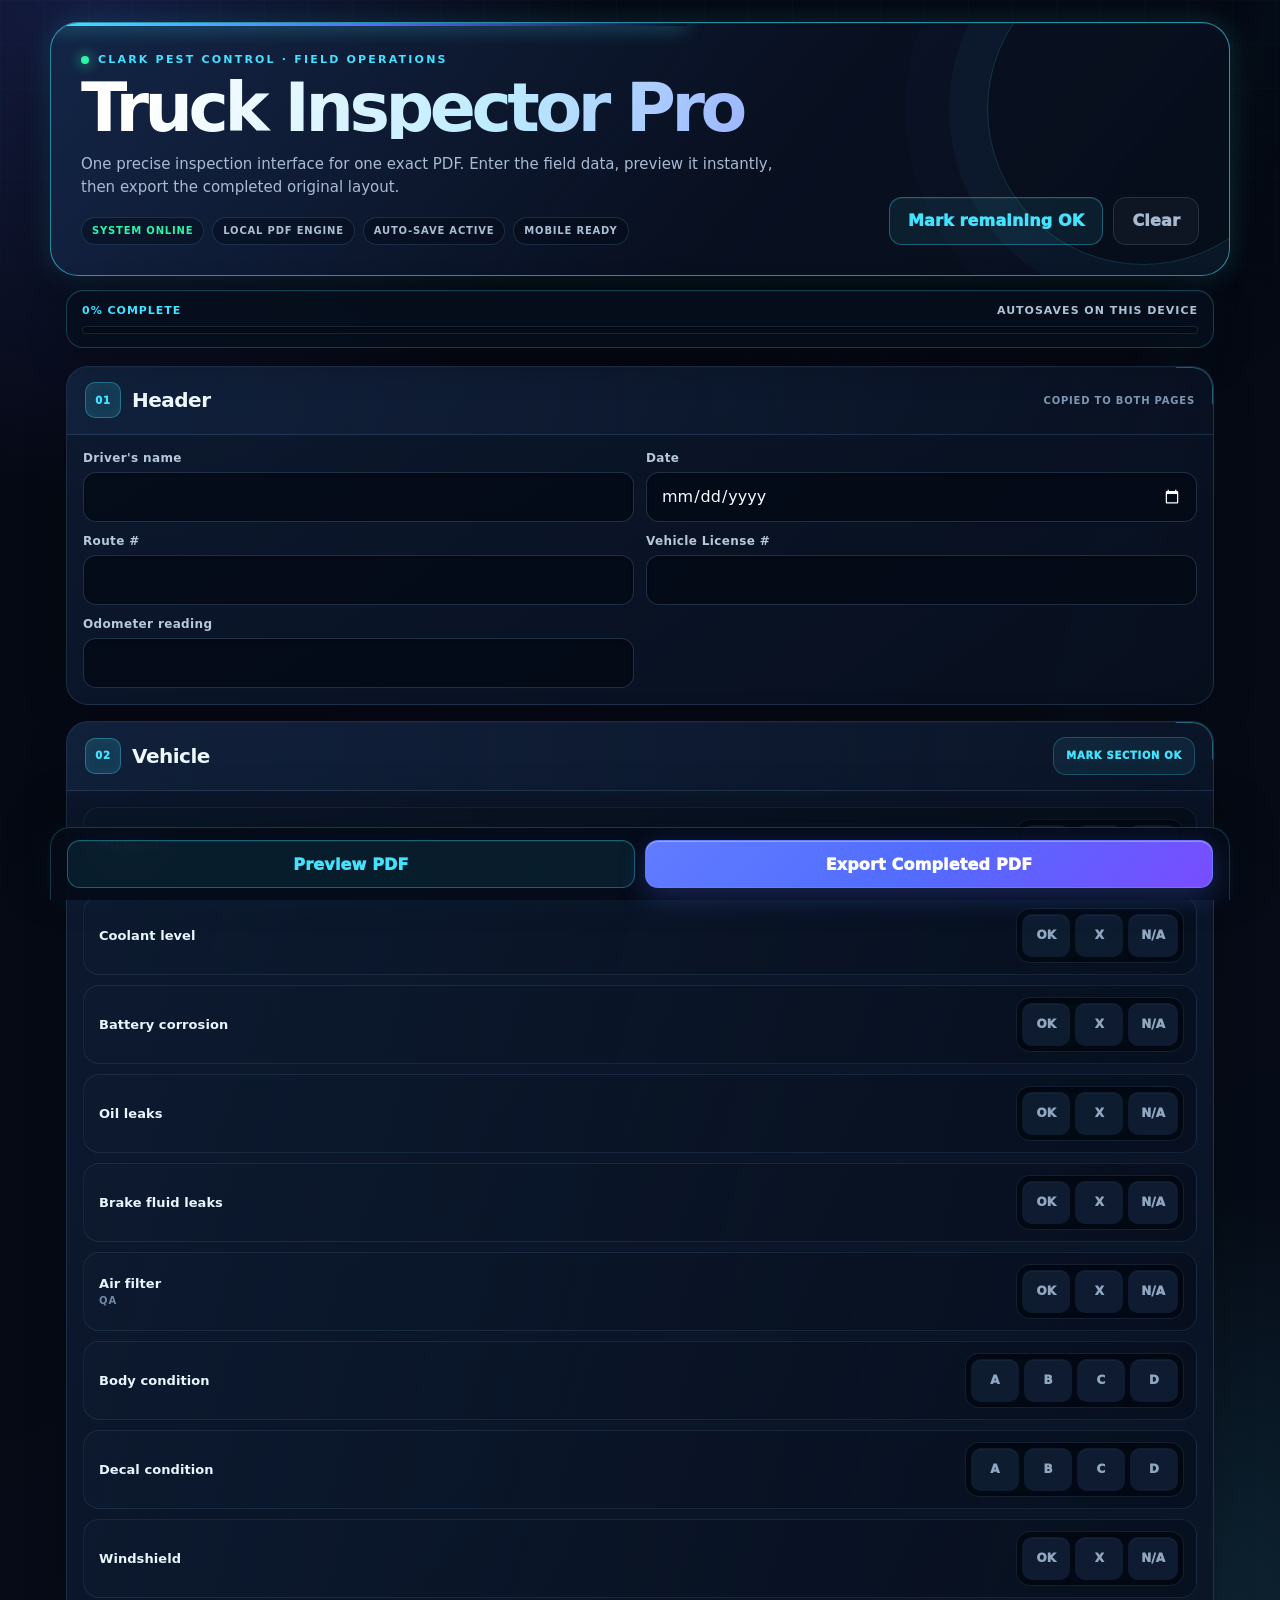
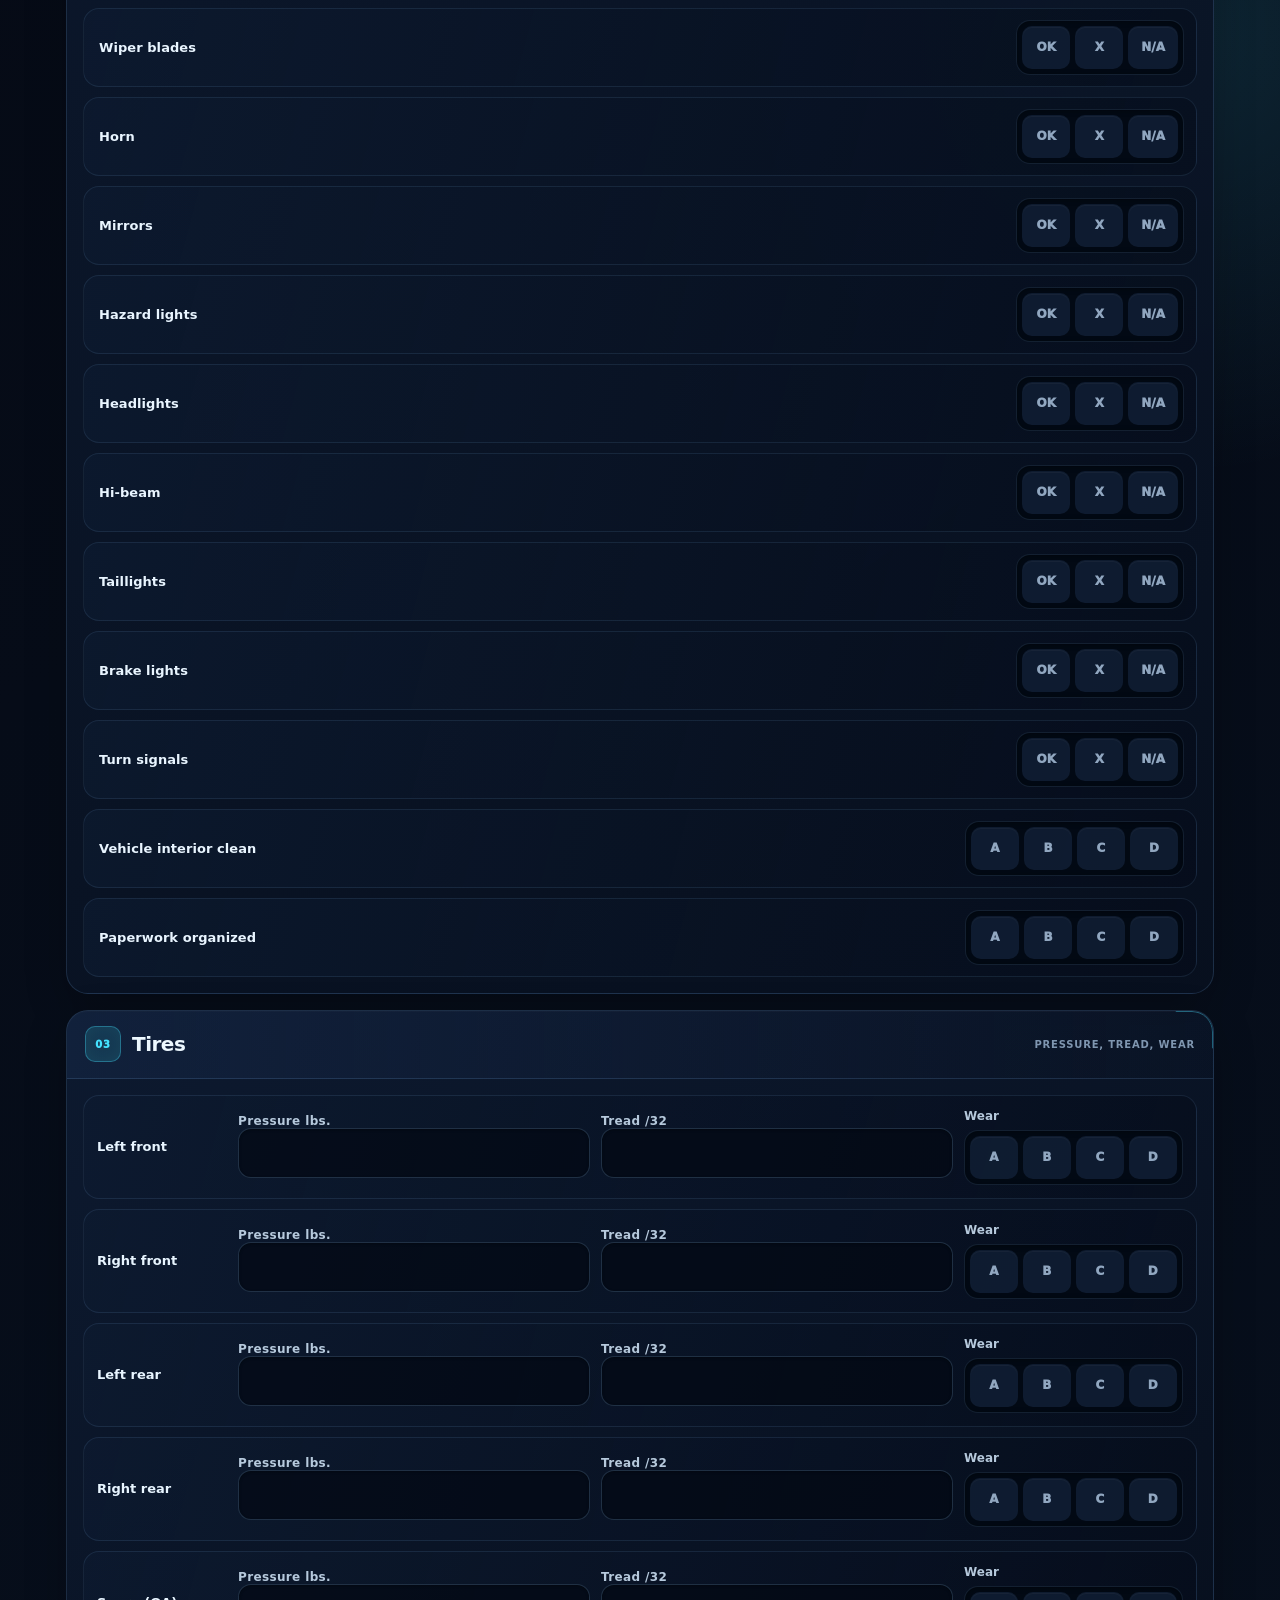
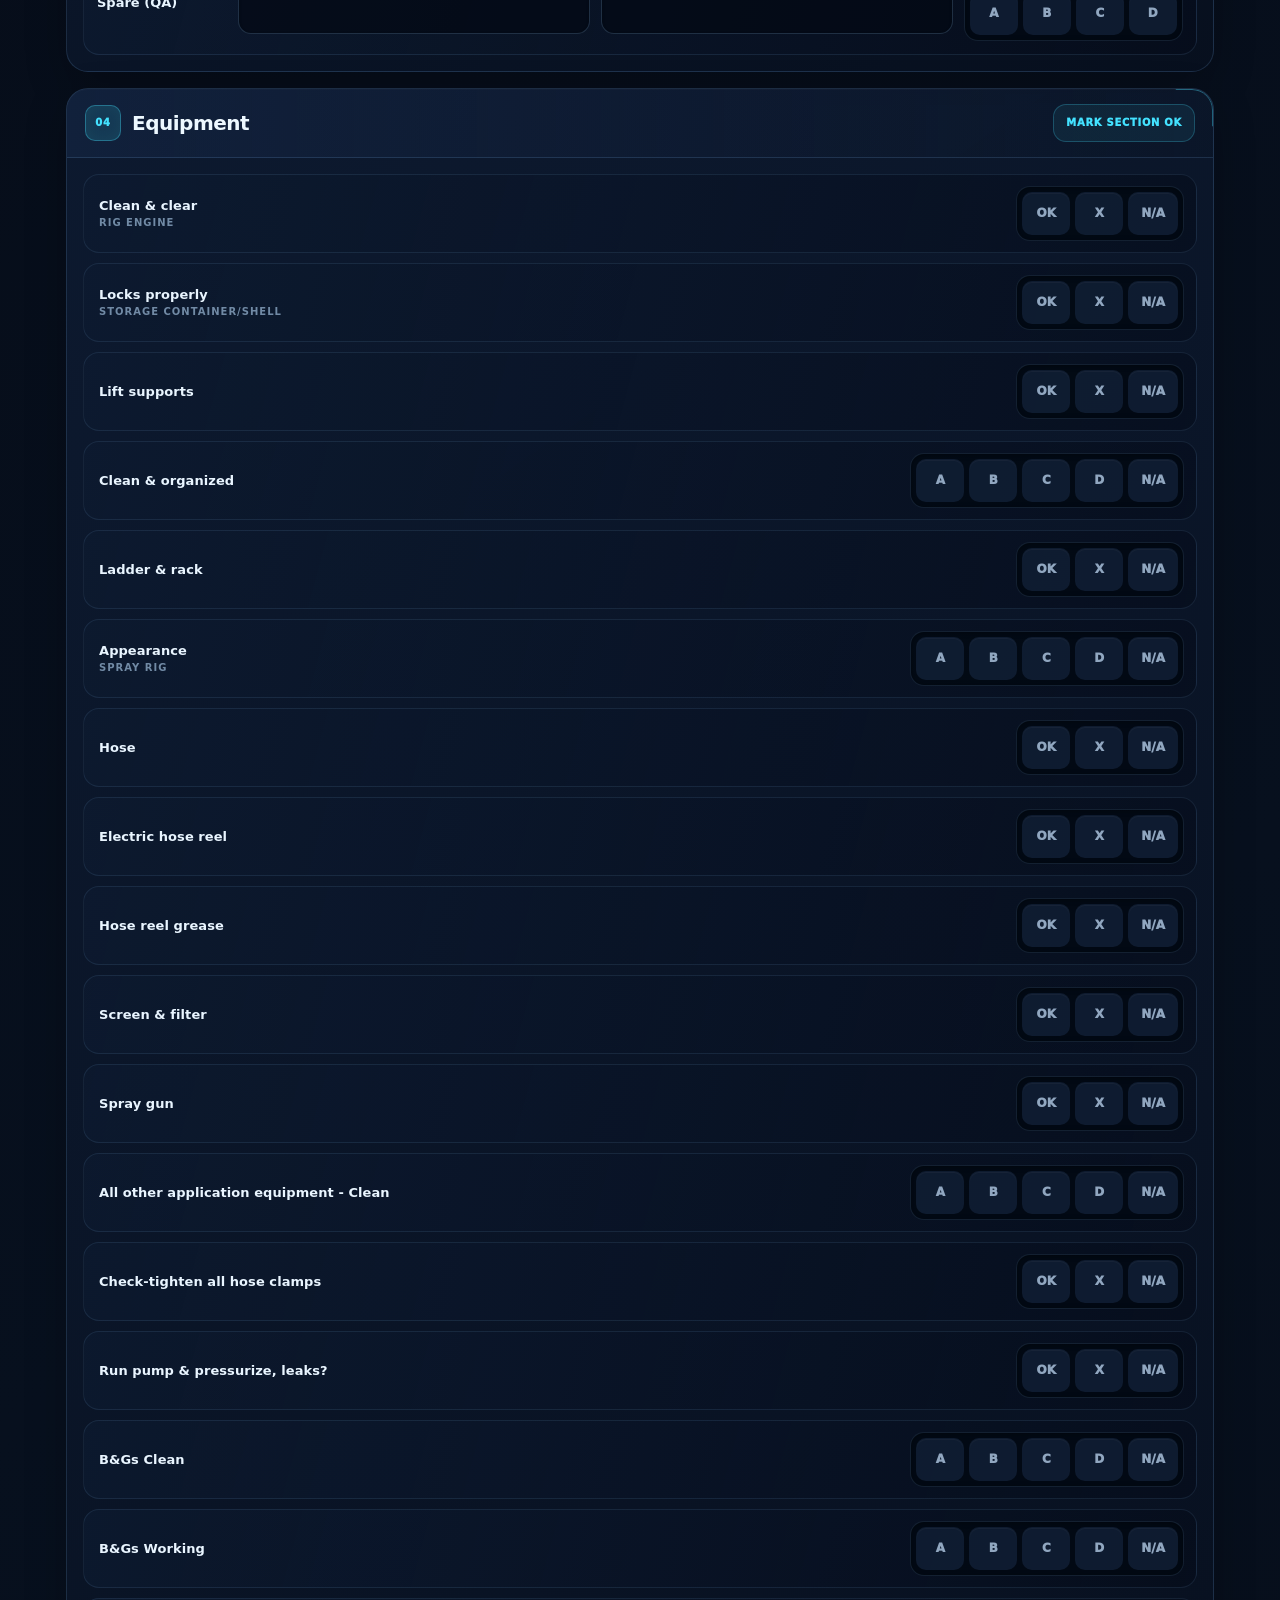
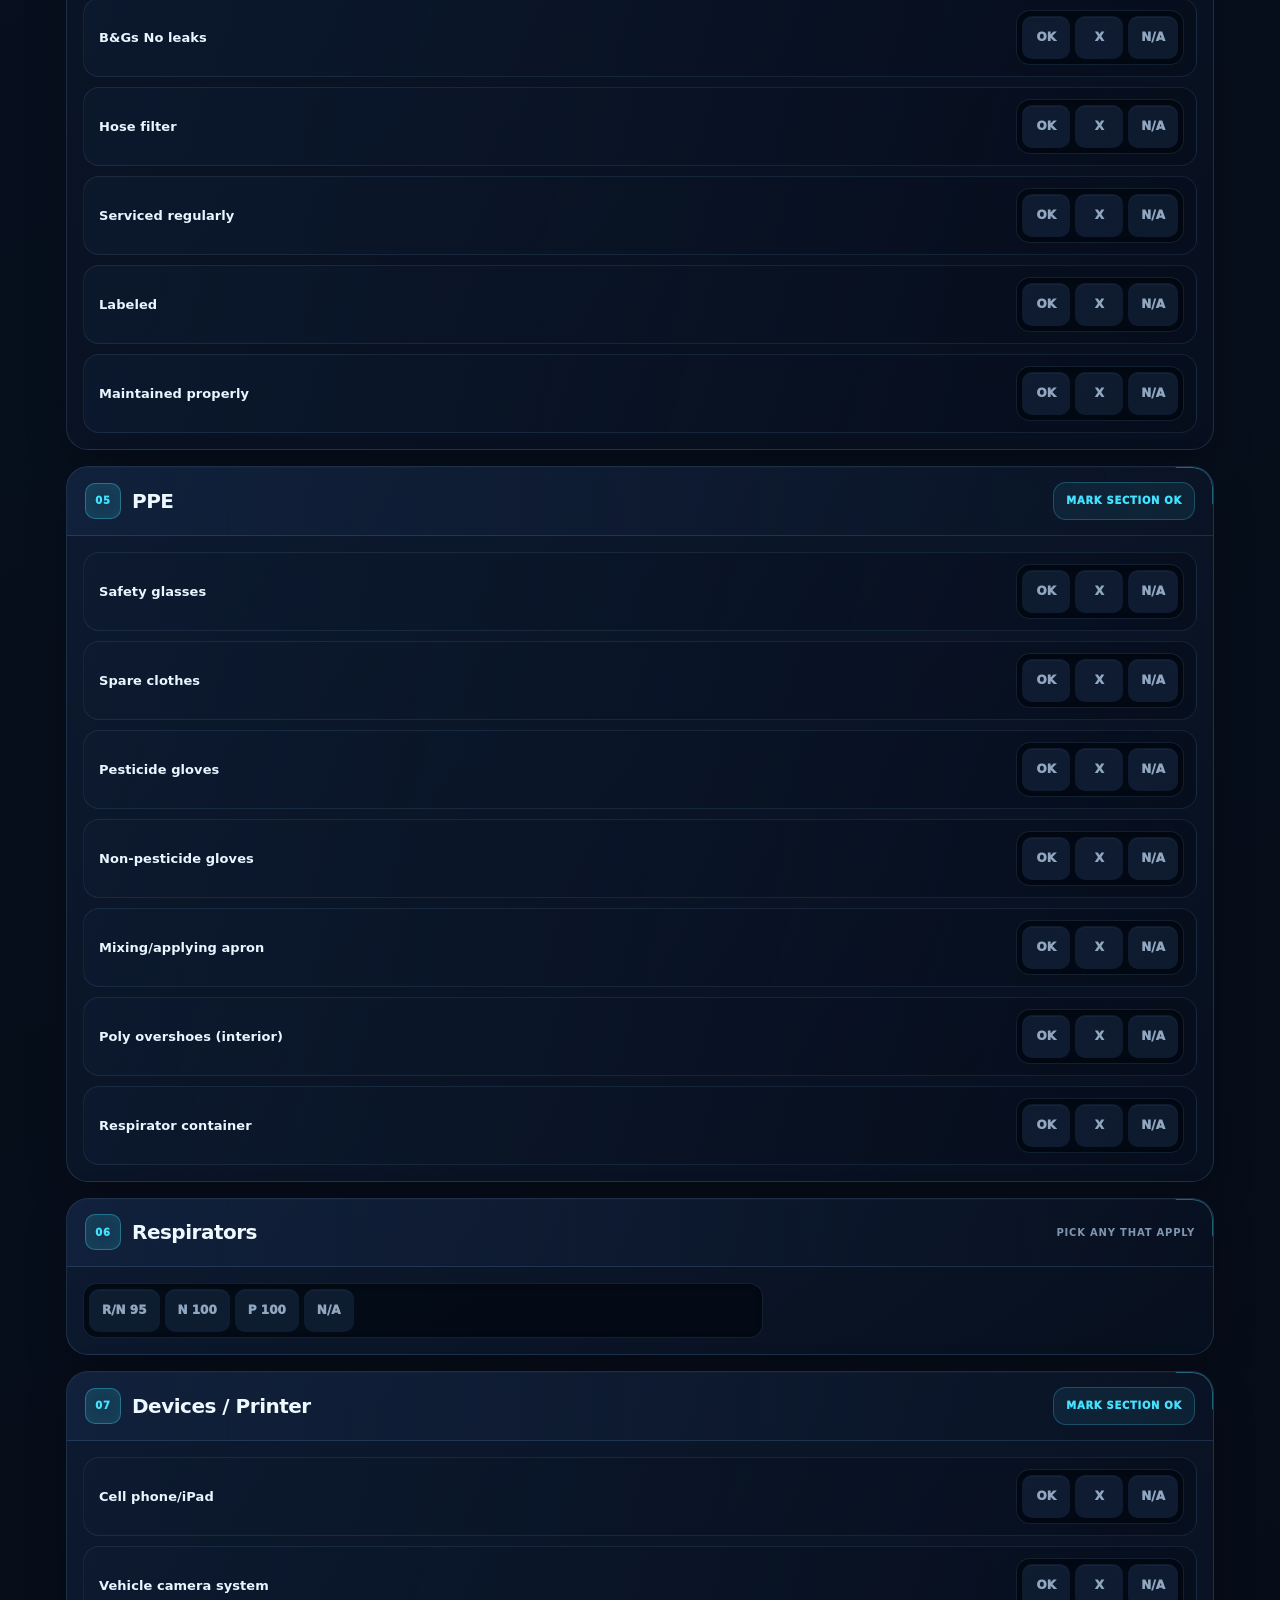
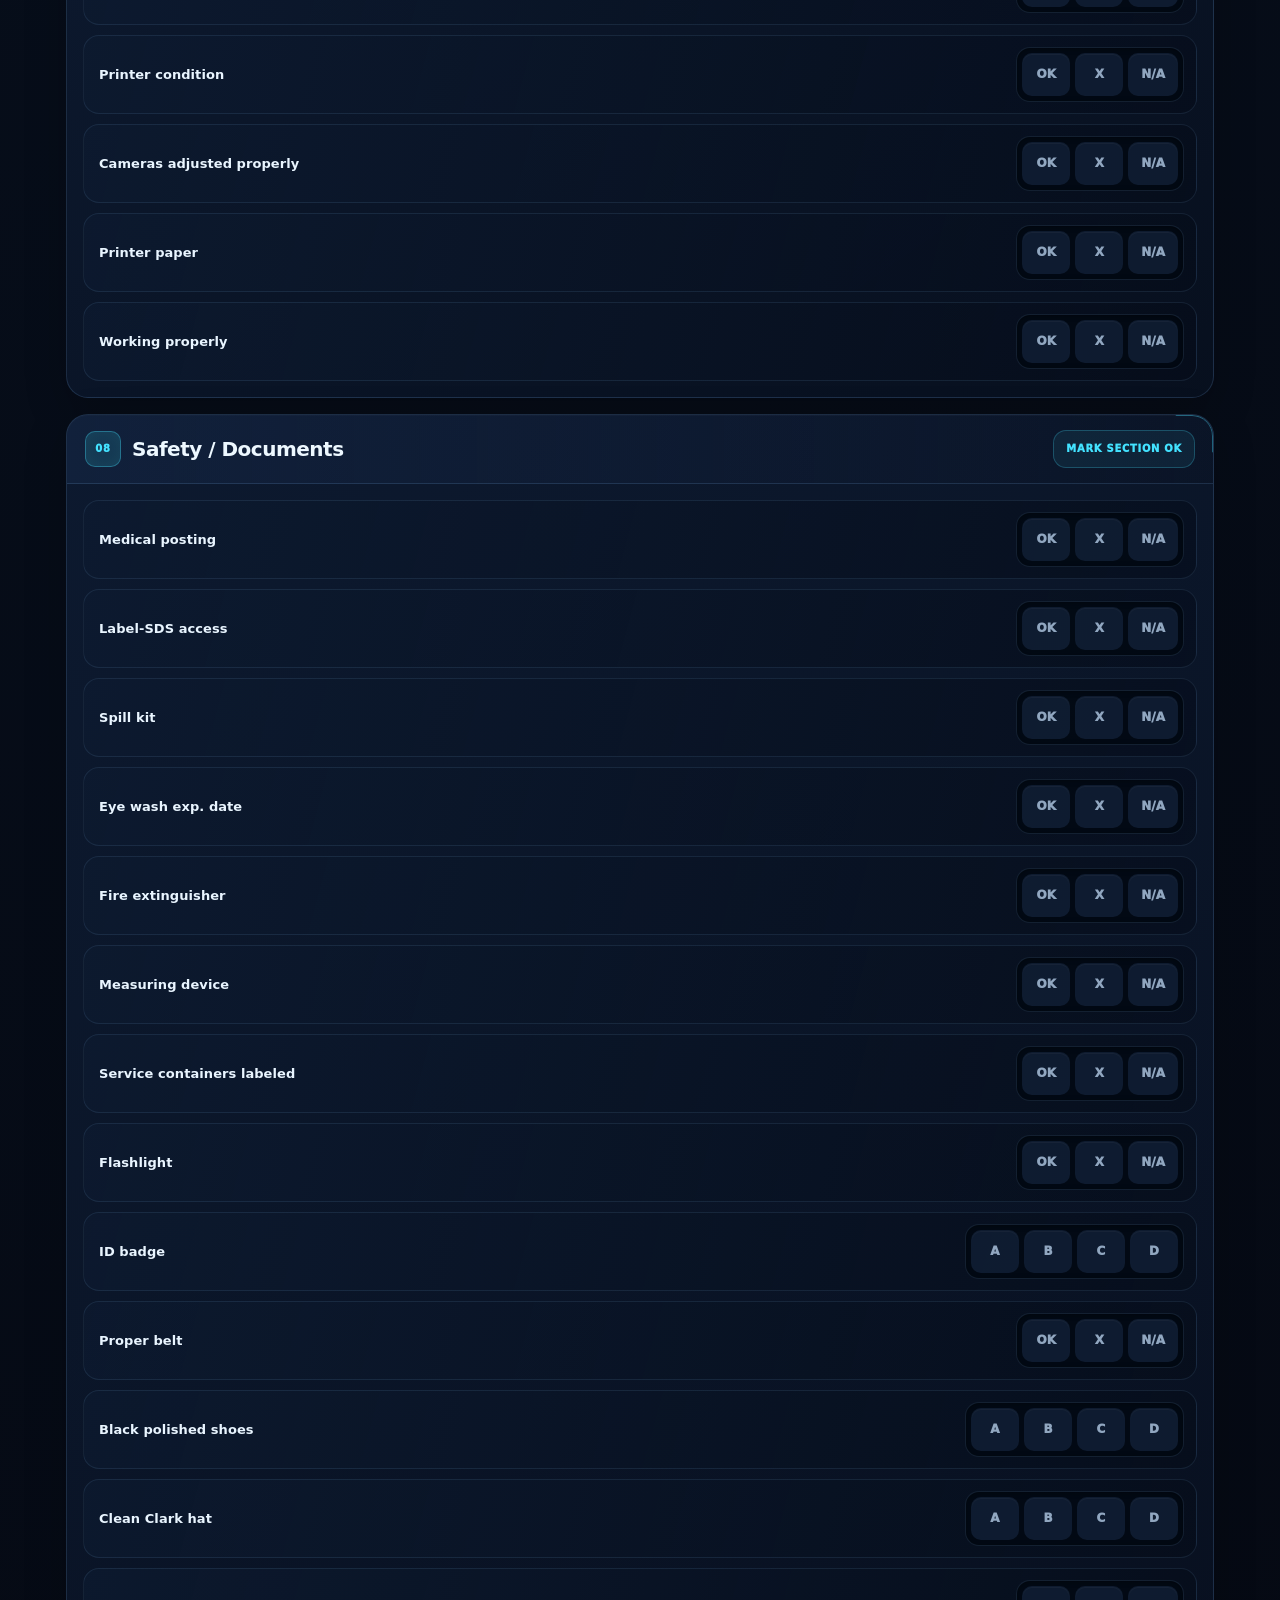
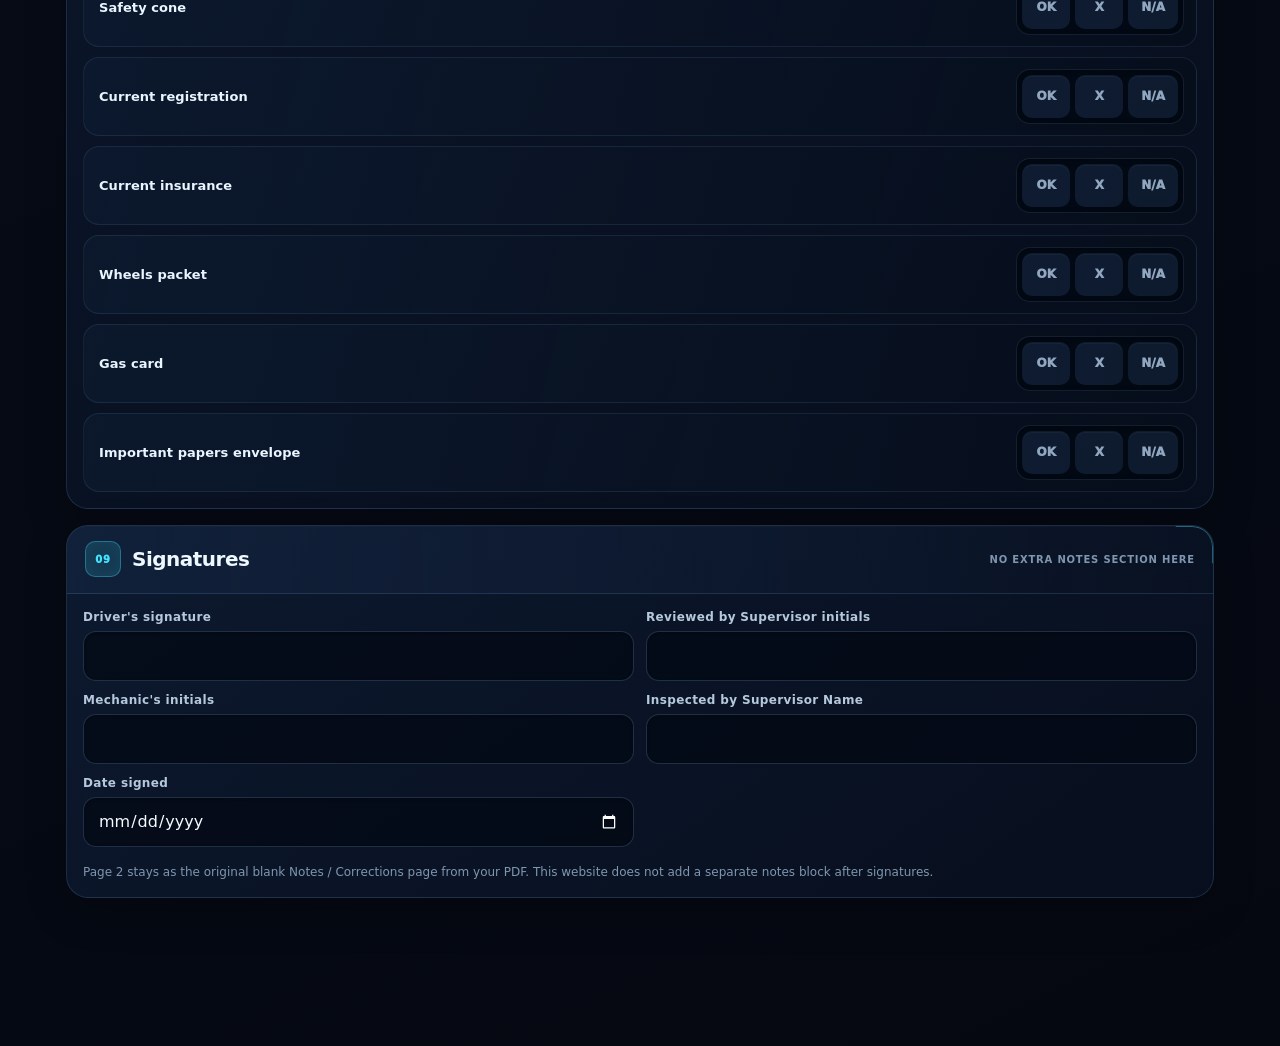
==== index.html @ c573ed32 "Add files via upload" ====
<!doctype html>
<html lang="en">
<head>
  <meta charset="utf-8">
  <meta name="viewport" content="width=device-width, initial-scale=1, viewport-fit=cover">
  <meta name="theme-color" content="#050812">
  <title>Truck Inspector Pro</title>
  <link rel="stylesheet" href="styles.css">
  <script defer src="js/pdf-lib.min.js"></script>
  <script defer src="js/template.js"></script>
  <script defer src="js/app.js"></script>
</head>
<body>
<header class="hero">
  <div>
    <p class="eyebrow">Clark Pest Control · Field Operations</p>
    <h1>Truck Inspector Pro</h1>
    <p>One precise inspection interface for one exact PDF. Enter the field data, preview it instantly, then export the completed original layout.</p>
    <div class="hero-meta" aria-label="System capabilities"><span>System online</span><span>Local PDF engine</span><span>Auto-save active</span><span>Mobile ready</span></div>
  </div>
  <div class="hero-buttons"><button type="button" id="markAllOk" class="secondary">Mark remaining OK</button><button type="button" id="clearForm" class="ghost">Clear</button></div>
</header>
<main>
  <section class="progress-card"><div class="progress-top"><span id="progressText">Ready</span><span id="saveText">Autosaves on this device</span></div><div class="bar"><div id="progressFill"></div></div></section>
  <form id="truckForm">
    <section class="panel"><div class="panel-head"><h2>Header</h2><span>Copied to both pages</span></div><div class="panel-body grid"><div class="field"><label for="driverName">Driver's name</label><input id="driverName" name="driverName" type="text" autocomplete="off"></div><div class="field"><label for="date">Date</label><input id="date" name="date" type="date" autocomplete="off"></div><div class="field"><label for="route">Route #</label><input id="route" name="route" type="text" autocomplete="off"></div><div class="field"><label for="vehicleLicense">Vehicle License #</label><input id="vehicleLicense" name="vehicleLicense" type="text" autocomplete="off"></div><div class="field"><label for="odometer">Odometer reading</label><input id="odometer" name="odometer" type="number" inputmode="numeric" autocomplete="off"></div></div></section>
    <section class="panel" data-section="vehicle">
      <div class="panel-head"><h2>Vehicle</h2><button type="button" class="small-btn" data-mark-ok="vehicle">Mark section OK</button></div>
      <div class="panel-body list"><div class="inspect-row"><div><strong>Oil level</strong></div><div class="choice-set" role="radiogroup" aria-label="oilLevel"><label class="pill"><input type="radio" name="oilLevel" id="oilLevel_OK" value="OK"><span>OK</span></label><label class="pill"><input type="radio" name="oilLevel" id="oilLevel_X" value="X"><span>X</span></label><label class="pill"><input type="radio" name="oilLevel" id="oilLevel_N_A" value="N/A"><span>N/A</span></label></div></div>
<div class="inspect-row"><div><strong>Coolant level</strong></div><div class="choice-set" role="radiogroup" aria-label="coolantLevel"><label class="pill"><input type="radio" name="coolantLevel" id="coolantLevel_OK" value="OK"><span>OK</span></label><label class="pill"><input type="radio" name="coolantLevel" id="coolantLevel_X" value="X"><span>X</span></label><label class="pill"><input type="radio" name="coolantLevel" id="coolantLevel_N_A" value="N/A"><span>N/A</span></label></div></div>
<div class="inspect-row"><div><strong>Battery corrosion</strong></div><div class="choice-set" role="radiogroup" aria-label="batteryCorrosion"><label class="pill"><input type="radio" name="batteryCorrosion" id="batteryCorrosion_OK" value="OK"><span>OK</span></label><label class="pill"><input type="radio" name="batteryCorrosion" id="batteryCorrosion_X" value="X"><span>X</span></label><label class="pill"><input type="radio" name="batteryCorrosion" id="batteryCorrosion_N_A" value="N/A"><span>N/A</span></label></div></div>
<div class="inspect-row"><div><strong>Oil leaks</strong></div><div class="choice-set" role="radiogroup" aria-label="oilLeaks"><label class="pill"><input type="radio" name="oilLeaks" id="oilLeaks_OK" value="OK"><span>OK</span></label><label class="pill"><input type="radio" name="oilLeaks" id="oilLeaks_X" value="X"><span>X</span></label><label class="pill"><input type="radio" name="oilLeaks" id="oilLeaks_N_A" value="N/A"><span>N/A</span></label></div></div>
<div class="inspect-row"><div><strong>Brake fluid leaks</strong></div><div class="choice-set" role="radiogroup" aria-label="brakeFluidLeaks"><label class="pill"><input type="radio" name="brakeFluidLeaks" id="brakeFluidLeaks_OK" value="OK"><span>OK</span></label><label class="pill"><input type="radio" name="brakeFluidLeaks" id="brakeFluidLeaks_X" value="X"><span>X</span></label><label class="pill"><input type="radio" name="brakeFluidLeaks" id="brakeFluidLeaks_N_A" value="N/A"><span>N/A</span></label></div></div>
<div class="inspect-row"><div><strong>Air filter</strong><small>QA</small></div><div class="choice-set" role="radiogroup" aria-label="airFilter"><label class="pill"><input type="radio" name="airFilter" id="airFilter_OK" value="OK"><span>OK</span></label><label class="pill"><input type="radio" name="airFilter" id="airFilter_X" value="X"><span>X</span></label><label class="pill"><input type="radio" name="airFilter" id="airFilter_N_A" value="N/A"><span>N/A</span></label></div></div>
<div class="inspect-row"><div><strong>Body condition</strong></div><div class="choice-set ad" role="radiogroup" aria-label="bodyCondition"><label class="pill"><input type="radio" name="bodyCondition" id="bodyCondition_A" value="A"><span>A</span></label><label class="pill"><input type="radio" name="bodyCondition" id="bodyCondition_B" value="B"><span>B</span></label><label class="pill"><input type="radio" name="bodyCondition" id="bodyCondition_C" value="C"><span>C</span></label><label class="pill"><input type="radio" name="bodyCondition" id="bodyCondition_D" value="D"><span>D</span></label></div></div>
<div class="inspect-row"><div><strong>Decal condition</strong></div><div class="choice-set ad" role="radiogroup" aria-label="decalCondition"><label class="pill"><input type="radio" name="decalCondition" id="decalCondition_A" value="A"><span>A</span></label><label class="pill"><input type="radio" name="decalCondition" id="decalCondition_B" value="B"><span>B</span></label><label class="pill"><input type="radio" name="decalCondition" id="decalCondition_C" value="C"><span>C</span></label><label class="pill"><input type="radio" name="decalCondition" id="decalCondition_D" value="D"><span>D</span></label></div></div>
<div class="inspect-row"><div><strong>Windshield</strong></div><div class="choice-set" role="radiogroup" aria-label="windshield"><label class="pill"><input type="radio" name="windshield" id="windshield_OK" value="OK"><span>OK</span></label><label class="pill"><input type="radio" name="windshield" id="windshield_X" value="X"><span>X</span></label><label class="pill"><input type="radio" name="windshield" id="windshield_N_A" value="N/A"><span>N/A</span></label></div></div>
<div class="inspect-row"><div><strong>Wiper blades</strong></div><div class="choice-set" role="radiogroup" aria-label="wiperBlades"><label class="pill"><input type="radio" name="wiperBlades" id="wiperBlades_OK" value="OK"><span>OK</span></label><label class="pill"><input type="radio" name="wiperBlades" id="wiperBlades_X" value="X"><span>X</span></label><label class="pill"><input type="radio" name="wiperBlades" id="wiperBlades_N_A" value="N/A"><span>N/A</span></label></div></div>
<div class="inspect-row"><div><strong>Horn</strong></div><div class="choice-set" role="radiogroup" aria-label="horn"><label class="pill"><input type="radio" name="horn" id="horn_OK" value="OK"><span>OK</span></label><label class="pill"><input type="radio" name="horn" id="horn_X" value="X"><span>X</span></label><label class="pill"><input type="radio" name="horn" id="horn_N_A" value="N/A"><span>N/A</span></label></div></div>
<div class="inspect-row"><div><strong>Mirrors</strong></div><div class="choice-set" role="radiogroup" aria-label="mirrors"><label class="pill"><input type="radio" name="mirrors" id="mirrors_OK" value="OK"><span>OK</span></label><label class="pill"><input type="radio" name="mirrors" id="mirrors_X" value="X"><span>X</span></label><label class="pill"><input type="radio" name="mirrors" id="mirrors_N_A" value="N/A"><span>N/A</span></label></div></div>
<div class="inspect-row"><div><strong>Hazard lights</strong></div><div class="choice-set" role="radiogroup" aria-label="hazardLights"><label class="pill"><input type="radio" name="hazardLights" id="hazardLights_OK" value="OK"><span>OK</span></label><label class="pill"><input type="radio" name="hazardLights" id="hazardLights_X" value="X"><span>X</span></label><label class="pill"><input type="radio" name="hazardLights" id="hazardLights_N_A" value="N/A"><span>N/A</span></label></div></div>
<div class="inspect-row"><div><strong>Headlights</strong></div><div class="choice-set" role="radiogroup" aria-label="headlights"><label class="pill"><input type="radio" name="headlights" id="headlights_OK" value="OK"><span>OK</span></label><label class="pill"><input type="radio" name="headlights" id="headlights_X" value="X"><span>X</span></label><label class="pill"><input type="radio" name="headlights" id="headlights_N_A" value="N/A"><span>N/A</span></label></div></div>
<div class="inspect-row"><div><strong>Hi-beam</strong></div><div class="choice-set" role="radiogroup" aria-label="hiBeam"><label class="pill"><input type="radio" name="hiBeam" id="hiBeam_OK" value="OK"><span>OK</span></label><label class="pill"><input type="radio" name="hiBeam" id="hiBeam_X" value="X"><span>X</span></label><label class="pill"><input type="radio" name="hiBeam" id="hiBeam_N_A" value="N/A"><span>N/A</span></label></div></div>
<div class="inspect-row"><div><strong>Taillights</strong></div><div class="choice-set" role="radiogroup" aria-label="taillights"><label class="pill"><input type="radio" name="taillights" id="taillights_OK" value="OK"><span>OK</span></label><label class="pill"><input type="radio" name="taillights" id="taillights_X" value="X"><span>X</span></label><label class="pill"><input type="radio" name="taillights" id="taillights_N_A" value="N/A"><span>N/A</span></label></div></div>
<div class="inspect-row"><div><strong>Brake lights</strong></div><div class="choice-set" role="radiogroup" aria-label="brakeLights"><label class="pill"><input type="radio" name="brakeLights" id="brakeLights_OK" value="OK"><span>OK</span></label><label class="pill"><input type="radio" name="brakeLights" id="brakeLights_X" value="X"><span>X</span></label><label class="pill"><input type="radio" name="brakeLights" id="brakeLights_N_A" value="N/A"><span>N/A</span></label></div></div>
<div class="inspect-row"><div><strong>Turn signals</strong></div><div class="choice-set" role="radiogroup" aria-label="turnSignals"><label class="pill"><input type="radio" name="turnSignals" id="turnSignals_OK" value="OK"><span>OK</span></label><label class="pill"><input type="radio" name="turnSignals" id="turnSignals_X" value="X"><span>X</span></label><label class="pill"><input type="radio" name="turnSignals" id="turnSignals_N_A" value="N/A"><span>N/A</span></label></div></div>
<div class="inspect-row"><div><strong>Vehicle interior clean</strong></div><div class="choice-set ad" role="radiogroup" aria-label="vehicleInteriorClean"><label class="pill"><input type="radio" name="vehicleInteriorClean" id="vehicleInteriorClean_A" value="A"><span>A</span></label><label class="pill"><input type="radio" name="vehicleInteriorClean" id="vehicleInteriorClean_B" value="B"><span>B</span></label><label class="pill"><input type="radio" name="vehicleInteriorClean" id="vehicleInteriorClean_C" value="C"><span>C</span></label><label class="pill"><input type="radio" name="vehicleInteriorClean" id="vehicleInteriorClean_D" value="D"><span>D</span></label></div></div>
<div class="inspect-row"><div><strong>Paperwork organized</strong></div><div class="choice-set ad" role="radiogroup" aria-label="paperworkOrganized"><label class="pill"><input type="radio" name="paperworkOrganized" id="paperworkOrganized_A" value="A"><span>A</span></label><label class="pill"><input type="radio" name="paperworkOrganized" id="paperworkOrganized_B" value="B"><span>B</span></label><label class="pill"><input type="radio" name="paperworkOrganized" id="paperworkOrganized_C" value="C"><span>C</span></label><label class="pill"><input type="radio" name="paperworkOrganized" id="paperworkOrganized_D" value="D"><span>D</span></label></div></div></div>
    </section>
    <section class="panel"><div class="panel-head"><h2>Tires</h2><span>Pressure, tread, wear</span></div><div class="panel-body tire-list"><div class="tire-row">
        <strong>Left front</strong>
        <label>Pressure lbs.<input name="tire0_pressure" inputmode="decimal" autocomplete="off"></label>
        <label>Tread /32<input name="tire0_tread" inputmode="decimal" autocomplete="off"></label>
        <div><span class="mini-label">Wear</span><div class="choice-set ad" role="radiogroup" aria-label="tire0_wear"><label class="pill"><input type="radio" name="tire0_wear" id="tire0_wear_A" value="A"><span>A</span></label><label class="pill"><input type="radio" name="tire0_wear" id="tire0_wear_B" value="B"><span>B</span></label><label class="pill"><input type="radio" name="tire0_wear" id="tire0_wear_C" value="C"><span>C</span></label><label class="pill"><input type="radio" name="tire0_wear" id="tire0_wear_D" value="D"><span>D</span></label></div></div>
      </div><div class="tire-row">
        <strong>Right front</strong>
        <label>Pressure lbs.<input name="tire1_pressure" inputmode="decimal" autocomplete="off"></label>
        <label>Tread /32<input name="tire1_tread" inputmode="decimal" autocomplete="off"></label>
        <div><span class="mini-label">Wear</span><div class="choice-set ad" role="radiogroup" aria-label="tire1_wear"><label class="pill"><input type="radio" name="tire1_wear" id="tire1_wear_A" value="A"><span>A</span></label><label class="pill"><input type="radio" name="tire1_wear" id="tire1_wear_B" value="B"><span>B</span></label><label class="pill"><input type="radio" name="tire1_wear" id="tire1_wear_C" value="C"><span>C</span></label><label class="pill"><input type="radio" name="tire1_wear" id="tire1_wear_D" value="D"><span>D</span></label></div></div>
      </div><div class="tire-row">
        <strong>Left rear</strong>
        <label>Pressure lbs.<input name="tire2_pressure" inputmode="decimal" autocomplete="off"></label>
        <label>Tread /32<input name="tire2_tread" inputmode="decimal" autocomplete="off"></label>
        <div><span class="mini-label">Wear</span><div class="choice-set ad" role="radiogroup" aria-label="tire2_wear"><label class="pill"><input type="radio" name="tire2_wear" id="tire2_wear_A" value="A"><span>A</span></label><label class="pill"><input type="radio" name="tire2_wear" id="tire2_wear_B" value="B"><span>B</span></label><label class="pill"><input type="radio" name="tire2_wear" id="tire2_wear_C" value="C"><span>C</span></label><label class="pill"><input type="radio" name="tire2_wear" id="tire2_wear_D" value="D"><span>D</span></label></div></div>
      </div><div class="tire-row">
        <strong>Right rear</strong>
        <label>Pressure lbs.<input name="tire3_pressure" inputmode="decimal" autocomplete="off"></label>
        <label>Tread /32<input name="tire3_tread" inputmode="decimal" autocomplete="off"></label>
        <div><span class="mini-label">Wear</span><div class="choice-set ad" role="radiogroup" aria-label="tire3_wear"><label class="pill"><input type="radio" name="tire3_wear" id="tire3_wear_A" value="A"><span>A</span></label><label class="pill"><input type="radio" name="tire3_wear" id="tire3_wear_B" value="B"><span>B</span></label><label class="pill"><input type="radio" name="tire3_wear" id="tire3_wear_C" value="C"><span>C</span></label><label class="pill"><input type="radio" name="tire3_wear" id="tire3_wear_D" value="D"><span>D</span></label></div></div>
      </div><div class="tire-row">
        <strong>Spare (QA)</strong>
        <label>Pressure lbs.<input name="tire4_pressure" inputmode="decimal" autocomplete="off"></label>
        <label>Tread /32<input name="tire4_tread" inputmode="decimal" autocomplete="off"></label>
        <div><span class="mini-label">Wear</span><div class="choice-set ad" role="radiogroup" aria-label="tire4_wear"><label class="pill"><input type="radio" name="tire4_wear" id="tire4_wear_A" value="A"><span>A</span></label><label class="pill"><input type="radio" name="tire4_wear" id="tire4_wear_B" value="B"><span>B</span></label><label class="pill"><input type="radio" name="tire4_wear" id="tire4_wear_C" value="C"><span>C</span></label><label class="pill"><input type="radio" name="tire4_wear" id="tire4_wear_D" value="D"><span>D</span></label></div></div>
      </div></div></section>
    <section class="panel" data-section="equipment">
      <div class="panel-head"><h2>Equipment</h2><button type="button" class="small-btn" data-mark-ok="equipment">Mark section OK</button></div>
      <div class="panel-body list"><div class="inspect-row"><div><strong>Clean & clear</strong><small>Rig engine</small></div><div class="choice-set" role="radiogroup" aria-label="cleanClear"><label class="pill"><input type="radio" name="cleanClear" id="cleanClear_OK" value="OK"><span>OK</span></label><label class="pill"><input type="radio" name="cleanClear" id="cleanClear_X" value="X"><span>X</span></label><label class="pill"><input type="radio" name="cleanClear" id="cleanClear_N_A" value="N/A"><span>N/A</span></label></div></div>
<div class="inspect-row"><div><strong>Locks properly</strong><small>Storage container/shell</small></div><div class="choice-set" role="radiogroup" aria-label="locksProperly"><label class="pill"><input type="radio" name="locksProperly" id="locksProperly_OK" value="OK"><span>OK</span></label><label class="pill"><input type="radio" name="locksProperly" id="locksProperly_X" value="X"><span>X</span></label><label class="pill"><input type="radio" name="locksProperly" id="locksProperly_N_A" value="N/A"><span>N/A</span></label></div></div>
<div class="inspect-row"><div><strong>Lift supports</strong></div><div class="choice-set" role="radiogroup" aria-label="liftSupports"><label class="pill"><input type="radio" name="liftSupports" id="liftSupports_OK" value="OK"><span>OK</span></label><label class="pill"><input type="radio" name="liftSupports" id="liftSupports_X" value="X"><span>X</span></label><label class="pill"><input type="radio" name="liftSupports" id="liftSupports_N_A" value="N/A"><span>N/A</span></label></div></div>
<div class="inspect-row"><div><strong>Clean & organized</strong></div><div class="choice-set ad" role="radiogroup" aria-label="cleanOrganized"><label class="pill"><input type="radio" name="cleanOrganized" id="cleanOrganized_A" value="A"><span>A</span></label><label class="pill"><input type="radio" name="cleanOrganized" id="cleanOrganized_B" value="B"><span>B</span></label><label class="pill"><input type="radio" name="cleanOrganized" id="cleanOrganized_C" value="C"><span>C</span></label><label class="pill"><input type="radio" name="cleanOrganized" id="cleanOrganized_D" value="D"><span>D</span></label><label class="pill"><input type="radio" name="cleanOrganized" id="cleanOrganized_N_A" value="N/A"><span>N/A</span></label></div></div>
<div class="inspect-row"><div><strong>Ladder & rack</strong></div><div class="choice-set" role="radiogroup" aria-label="ladderRack"><label class="pill"><input type="radio" name="ladderRack" id="ladderRack_OK" value="OK"><span>OK</span></label><label class="pill"><input type="radio" name="ladderRack" id="ladderRack_X" value="X"><span>X</span></label><label class="pill"><input type="radio" name="ladderRack" id="ladderRack_N_A" value="N/A"><span>N/A</span></label></div></div>
<div class="inspect-row"><div><strong>Appearance</strong><small>Spray rig</small></div><div class="choice-set ad" role="radiogroup" aria-label="appearance"><label class="pill"><input type="radio" name="appearance" id="appearance_A" value="A"><span>A</span></label><label class="pill"><input type="radio" name="appearance" id="appearance_B" value="B"><span>B</span></label><label class="pill"><input type="radio" name="appearance" id="appearance_C" value="C"><span>C</span></label><label class="pill"><input type="radio" name="appearance" id="appearance_D" value="D"><span>D</span></label><label class="pill"><input type="radio" name="appearance" id="appearance_N_A" value="N/A"><span>N/A</span></label></div></div>
<div class="inspect-row"><div><strong>Hose</strong></div><div class="choice-set" role="radiogroup" aria-label="hose"><label class="pill"><input type="radio" name="hose" id="hose_OK" value="OK"><span>OK</span></label><label class="pill"><input type="radio" name="hose" id="hose_X" value="X"><span>X</span></label><label class="pill"><input type="radio" name="hose" id="hose_N_A" value="N/A"><span>N/A</span></label></div></div>
<div class="inspect-row"><div><strong>Electric hose reel</strong></div><div class="choice-set" role="radiogroup" aria-label="electricHoseReel"><label class="pill"><input type="radio" name="electricHoseReel" id="electricHoseReel_OK" value="OK"><span>OK</span></label><label class="pill"><input type="radio" name="electricHoseReel" id="electricHoseReel_X" value="X"><span>X</span></label><label class="pill"><input type="radio" name="electricHoseReel" id="electricHoseReel_N_A" value="N/A"><span>N/A</span></label></div></div>
<div class="inspect-row"><div><strong>Hose reel grease</strong></div><div class="choice-set" role="radiogroup" aria-label="hoseReelGrease"><label class="pill"><input type="radio" name="hoseReelGrease" id="hoseReelGrease_OK" value="OK"><span>OK</span></label><label class="pill"><input type="radio" name="hoseReelGrease" id="hoseReelGrease_X" value="X"><span>X</span></label><label class="pill"><input type="radio" name="hoseReelGrease" id="hoseReelGrease_N_A" value="N/A"><span>N/A</span></label></div></div>
<div class="inspect-row"><div><strong>Screen & filter</strong></div><div class="choice-set" role="radiogroup" aria-label="screenFilter"><label class="pill"><input type="radio" name="screenFilter" id="screenFilter_OK" value="OK"><span>OK</span></label><label class="pill"><input type="radio" name="screenFilter" id="screenFilter_X" value="X"><span>X</span></label><label class="pill"><input type="radio" name="screenFilter" id="screenFilter_N_A" value="N/A"><span>N/A</span></label></div></div>
<div class="inspect-row"><div><strong>Spray gun</strong></div><div class="choice-set" role="radiogroup" aria-label="sprayGun"><label class="pill"><input type="radio" name="sprayGun" id="sprayGun_OK" value="OK"><span>OK</span></label><label class="pill"><input type="radio" name="sprayGun" id="sprayGun_X" value="X"><span>X</span></label><label class="pill"><input type="radio" name="sprayGun" id="sprayGun_N_A" value="N/A"><span>N/A</span></label></div></div>
<div class="inspect-row"><div><strong>All other application equipment - Clean</strong></div><div class="choice-set ad" role="radiogroup" aria-label="applicationEquipmentClean"><label class="pill"><input type="radio" name="applicationEquipmentClean" id="applicationEquipmentClean_A" value="A"><span>A</span></label><label class="pill"><input type="radio" name="applicationEquipmentClean" id="applicationEquipmentClean_B" value="B"><span>B</span></label><label class="pill"><input type="radio" name="applicationEquipmentClean" id="applicationEquipmentClean_C" value="C"><span>C</span></label><label class="pill"><input type="radio" name="applicationEquipmentClean" id="applicationEquipmentClean_D" value="D"><span>D</span></label><label class="pill"><input type="radio" name="applicationEquipmentClean" id="applicationEquipmentClean_N_A" value="N/A"><span>N/A</span></label></div></div>
<div class="inspect-row"><div><strong>Check-tighten all hose clamps</strong></div><div class="choice-set" role="radiogroup" aria-label="tightenHoseClamps"><label class="pill"><input type="radio" name="tightenHoseClamps" id="tightenHoseClamps_OK" value="OK"><span>OK</span></label><label class="pill"><input type="radio" name="tightenHoseClamps" id="tightenHoseClamps_X" value="X"><span>X</span></label><label class="pill"><input type="radio" name="tightenHoseClamps" id="tightenHoseClamps_N_A" value="N/A"><span>N/A</span></label></div></div>
<div class="inspect-row"><div><strong>Run pump & pressurize, leaks?</strong></div><div class="choice-set" role="radiogroup" aria-label="runPumpLeaks"><label class="pill"><input type="radio" name="runPumpLeaks" id="runPumpLeaks_OK" value="OK"><span>OK</span></label><label class="pill"><input type="radio" name="runPumpLeaks" id="runPumpLeaks_X" value="X"><span>X</span></label><label class="pill"><input type="radio" name="runPumpLeaks" id="runPumpLeaks_N_A" value="N/A"><span>N/A</span></label></div></div>
<div class="inspect-row"><div><strong>B&Gs Clean</strong></div><div class="choice-set ad" role="radiogroup" aria-label="bgsClean"><label class="pill"><input type="radio" name="bgsClean" id="bgsClean_A" value="A"><span>A</span></label><label class="pill"><input type="radio" name="bgsClean" id="bgsClean_B" value="B"><span>B</span></label><label class="pill"><input type="radio" name="bgsClean" id="bgsClean_C" value="C"><span>C</span></label><label class="pill"><input type="radio" name="bgsClean" id="bgsClean_D" value="D"><span>D</span></label><label class="pill"><input type="radio" name="bgsClean" id="bgsClean_N_A" value="N/A"><span>N/A</span></label></div></div>
<div class="inspect-row"><div><strong>B&Gs Working</strong></div><div class="choice-set ad" role="radiogroup" aria-label="bgsWorking"><label class="pill"><input type="radio" name="bgsWorking" id="bgsWorking_A" value="A"><span>A</span></label><label class="pill"><input type="radio" name="bgsWorking" id="bgsWorking_B" value="B"><span>B</span></label><label class="pill"><input type="radio" name="bgsWorking" id="bgsWorking_C" value="C"><span>C</span></label><label class="pill"><input type="radio" name="bgsWorking" id="bgsWorking_D" value="D"><span>D</span></label><label class="pill"><input type="radio" name="bgsWorking" id="bgsWorking_N_A" value="N/A"><span>N/A</span></label></div></div>
<div class="inspect-row"><div><strong>B&Gs No leaks</strong></div><div class="choice-set" role="radiogroup" aria-label="bgsNoLeaks"><label class="pill"><input type="radio" name="bgsNoLeaks" id="bgsNoLeaks_OK" value="OK"><span>OK</span></label><label class="pill"><input type="radio" name="bgsNoLeaks" id="bgsNoLeaks_X" value="X"><span>X</span></label><label class="pill"><input type="radio" name="bgsNoLeaks" id="bgsNoLeaks_N_A" value="N/A"><span>N/A</span></label></div></div>
<div class="inspect-row"><div><strong>Hose filter</strong></div><div class="choice-set" role="radiogroup" aria-label="hoseFilter"><label class="pill"><input type="radio" name="hoseFilter" id="hoseFilter_OK" value="OK"><span>OK</span></label><label class="pill"><input type="radio" name="hoseFilter" id="hoseFilter_X" value="X"><span>X</span></label><label class="pill"><input type="radio" name="hoseFilter" id="hoseFilter_N_A" value="N/A"><span>N/A</span></label></div></div>
<div class="inspect-row"><div><strong>Serviced regularly</strong></div><div class="choice-set" role="radiogroup" aria-label="servicedRegularly"><label class="pill"><input type="radio" name="servicedRegularly" id="servicedRegularly_OK" value="OK"><span>OK</span></label><label class="pill"><input type="radio" name="servicedRegularly" id="servicedRegularly_X" value="X"><span>X</span></label><label class="pill"><input type="radio" name="servicedRegularly" id="servicedRegularly_N_A" value="N/A"><span>N/A</span></label></div></div>
<div class="inspect-row"><div><strong>Labeled</strong></div><div class="choice-set" role="radiogroup" aria-label="labeled"><label class="pill"><input type="radio" name="labeled" id="labeled_OK" value="OK"><span>OK</span></label><label class="pill"><input type="radio" name="labeled" id="labeled_X" value="X"><span>X</span></label><label class="pill"><input type="radio" name="labeled" id="labeled_N_A" value="N/A"><span>N/A</span></label></div></div>
<div class="inspect-row"><div><strong>Maintained properly</strong></div><div class="choice-set" role="radiogroup" aria-label="maintainedProperly"><label class="pill"><input type="radio" name="maintainedProperly" id="maintainedProperly_OK" value="OK"><span>OK</span></label><label class="pill"><input type="radio" name="maintainedProperly" id="maintainedProperly_X" value="X"><span>X</span></label><label class="pill"><input type="radio" name="maintainedProperly" id="maintainedProperly_N_A" value="N/A"><span>N/A</span></label></div></div></div>
    </section><section class="panel" data-section="ppe">
      <div class="panel-head"><h2>PPE</h2><button type="button" class="small-btn" data-mark-ok="ppe">Mark section OK</button></div>
      <div class="panel-body list"><div class="inspect-row"><div><strong>Safety glasses</strong></div><div class="choice-set" role="radiogroup" aria-label="safetyGlasses"><label class="pill"><input type="radio" name="safetyGlasses" id="safetyGlasses_OK" value="OK"><span>OK</span></label><label class="pill"><input type="radio" name="safetyGlasses" id="safetyGlasses_X" value="X"><span>X</span></label><label class="pill"><input type="radio" name="safetyGlasses" id="safetyGlasses_N_A" value="N/A"><span>N/A</span></label></div></div>
<div class="inspect-row"><div><strong>Spare clothes</strong></div><div class="choice-set" role="radiogroup" aria-label="spareClothes"><label class="pill"><input type="radio" name="spareClothes" id="spareClothes_OK" value="OK"><span>OK</span></label><label class="pill"><input type="radio" name="spareClothes" id="spareClothes_X" value="X"><span>X</span></label><label class="pill"><input type="radio" name="spareClothes" id="spareClothes_N_A" value="N/A"><span>N/A</span></label></div></div>
<div class="inspect-row"><div><strong>Pesticide gloves</strong></div><div class="choice-set" role="radiogroup" aria-label="pesticideGloves"><label class="pill"><input type="radio" name="pesticideGloves" id="pesticideGloves_OK" value="OK"><span>OK</span></label><label class="pill"><input type="radio" name="pesticideGloves" id="pesticideGloves_X" value="X"><span>X</span></label><label class="pill"><input type="radio" name="pesticideGloves" id="pesticideGloves_N_A" value="N/A"><span>N/A</span></label></div></div>
<div class="inspect-row"><div><strong>Non-pesticide gloves</strong></div><div class="choice-set" role="radiogroup" aria-label="nonPesticideGloves"><label class="pill"><input type="radio" name="nonPesticideGloves" id="nonPesticideGloves_OK" value="OK"><span>OK</span></label><label class="pill"><input type="radio" name="nonPesticideGloves" id="nonPesticideGloves_X" value="X"><span>X</span></label><label class="pill"><input type="radio" name="nonPesticideGloves" id="nonPesticideGloves_N_A" value="N/A"><span>N/A</span></label></div></div>
<div class="inspect-row"><div><strong>Mixing/applying apron</strong></div><div class="choice-set" role="radiogroup" aria-label="mixingApron"><label class="pill"><input type="radio" name="mixingApron" id="mixingApron_OK" value="OK"><span>OK</span></label><label class="pill"><input type="radio" name="mixingApron" id="mixingApron_X" value="X"><span>X</span></label><label class="pill"><input type="radio" name="mixingApron" id="mixingApron_N_A" value="N/A"><span>N/A</span></label></div></div>
<div class="inspect-row"><div><strong>Poly overshoes (interior)</strong></div><div class="choice-set" role="radiogroup" aria-label="polyOvershoes"><label class="pill"><input type="radio" name="polyOvershoes" id="polyOvershoes_OK" value="OK"><span>OK</span></label><label class="pill"><input type="radio" name="polyOvershoes" id="polyOvershoes_X" value="X"><span>X</span></label><label class="pill"><input type="radio" name="polyOvershoes" id="polyOvershoes_N_A" value="N/A"><span>N/A</span></label></div></div>
<div class="inspect-row"><div><strong>Respirator container</strong></div><div class="choice-set" role="radiogroup" aria-label="respiratorContainer"><label class="pill"><input type="radio" name="respiratorContainer" id="respiratorContainer_OK" value="OK"><span>OK</span></label><label class="pill"><input type="radio" name="respiratorContainer" id="respiratorContainer_X" value="X"><span>X</span></label><label class="pill"><input type="radio" name="respiratorContainer" id="respiratorContainer_N_A" value="N/A"><span>N/A</span></label></div></div></div>
    </section>
    <section class="panel"><div class="panel-head"><h2>Respirators</h2><span>Pick any that apply</span></div><div class="panel-body"><div class="choice-set respirator multi"><label class="pill"><input type="checkbox" name="respiratorChoices" value="R/N 95"><span>R/N 95</span></label><label class="pill"><input type="checkbox" name="respiratorChoices" value="N 100"><span>N 100</span></label><label class="pill"><input type="checkbox" name="respiratorChoices" value="P 100"><span>P 100</span></label><label class="pill"><input type="checkbox" name="respiratorChoices" value="N/A"><span>N/A</span></label></div></div></section>
    <section class="panel" data-section="devices">
      <div class="panel-head"><h2>Devices / Printer</h2><button type="button" class="small-btn" data-mark-ok="devices">Mark section OK</button></div>
      <div class="panel-body list"><div class="inspect-row"><div><strong>Cell phone/iPad</strong></div><div class="choice-set" role="radiogroup" aria-label="cellPhone"><label class="pill"><input type="radio" name="cellPhone" id="cellPhone_OK" value="OK"><span>OK</span></label><label class="pill"><input type="radio" name="cellPhone" id="cellPhone_X" value="X"><span>X</span></label><label class="pill"><input type="radio" name="cellPhone" id="cellPhone_N_A" value="N/A"><span>N/A</span></label></div></div>
<div class="inspect-row"><div><strong>Vehicle camera system</strong></div><div class="choice-set" role="radiogroup" aria-label="vehicleCameraSystem"><label class="pill"><input type="radio" name="vehicleCameraSystem" id="vehicleCameraSystem_OK" value="OK"><span>OK</span></label><label class="pill"><input type="radio" name="vehicleCameraSystem" id="vehicleCameraSystem_X" value="X"><span>X</span></label><label class="pill"><input type="radio" name="vehicleCameraSystem" id="vehicleCameraSystem_N_A" value="N/A"><span>N/A</span></label></div></div>
<div class="inspect-row"><div><strong>Printer condition</strong></div><div class="choice-set" role="radiogroup" aria-label="printerCondition"><label class="pill"><input type="radio" name="printerCondition" id="printerCondition_OK" value="OK"><span>OK</span></label><label class="pill"><input type="radio" name="printerCondition" id="printerCondition_X" value="X"><span>X</span></label><label class="pill"><input type="radio" name="printerCondition" id="printerCondition_N_A" value="N/A"><span>N/A</span></label></div></div>
<div class="inspect-row"><div><strong>Cameras adjusted properly</strong></div><div class="choice-set" role="radiogroup" aria-label="camerasAdjusted"><label class="pill"><input type="radio" name="camerasAdjusted" id="camerasAdjusted_OK" value="OK"><span>OK</span></label><label class="pill"><input type="radio" name="camerasAdjusted" id="camerasAdjusted_X" value="X"><span>X</span></label><label class="pill"><input type="radio" name="camerasAdjusted" id="camerasAdjusted_N_A" value="N/A"><span>N/A</span></label></div></div>
<div class="inspect-row"><div><strong>Printer paper</strong></div><div class="choice-set" role="radiogroup" aria-label="printerPaper"><label class="pill"><input type="radio" name="printerPaper" id="printerPaper_OK" value="OK"><span>OK</span></label><label class="pill"><input type="radio" name="printerPaper" id="printerPaper_X" value="X"><span>X</span></label><label class="pill"><input type="radio" name="printerPaper" id="printerPaper_N_A" value="N/A"><span>N/A</span></label></div></div>
<div class="inspect-row"><div><strong>Working properly</strong></div><div class="choice-set" role="radiogroup" aria-label="workingProperly"><label class="pill"><input type="radio" name="workingProperly" id="workingProperly_OK" value="OK"><span>OK</span></label><label class="pill"><input type="radio" name="workingProperly" id="workingProperly_X" value="X"><span>X</span></label><label class="pill"><input type="radio" name="workingProperly" id="workingProperly_N_A" value="N/A"><span>N/A</span></label></div></div></div>
    </section><section class="panel" data-section="documents">
      <div class="panel-head"><h2>Safety / Documents</h2><button type="button" class="small-btn" data-mark-ok="documents">Mark section OK</button></div>
      <div class="panel-body list"><div class="inspect-row"><div><strong>Medical posting</strong></div><div class="choice-set" role="radiogroup" aria-label="medicalPosting"><label class="pill"><input type="radio" name="medicalPosting" id="medicalPosting_OK" value="OK"><span>OK</span></label><label class="pill"><input type="radio" name="medicalPosting" id="medicalPosting_X" value="X"><span>X</span></label><label class="pill"><input type="radio" name="medicalPosting" id="medicalPosting_N_A" value="N/A"><span>N/A</span></label></div></div>
<div class="inspect-row"><div><strong>Label-SDS access</strong></div><div class="choice-set" role="radiogroup" aria-label="labelSdsAccess"><label class="pill"><input type="radio" name="labelSdsAccess" id="labelSdsAccess_OK" value="OK"><span>OK</span></label><label class="pill"><input type="radio" name="labelSdsAccess" id="labelSdsAccess_X" value="X"><span>X</span></label><label class="pill"><input type="radio" name="labelSdsAccess" id="labelSdsAccess_N_A" value="N/A"><span>N/A</span></label></div></div>
<div class="inspect-row"><div><strong>Spill kit</strong></div><div class="choice-set" role="radiogroup" aria-label="spillKit"><label class="pill"><input type="radio" name="spillKit" id="spillKit_OK" value="OK"><span>OK</span></label><label class="pill"><input type="radio" name="spillKit" id="spillKit_X" value="X"><span>X</span></label><label class="pill"><input type="radio" name="spillKit" id="spillKit_N_A" value="N/A"><span>N/A</span></label></div></div>
<div class="inspect-row"><div><strong>Eye wash exp. date</strong></div><div class="choice-set" role="radiogroup" aria-label="eyeWash"><label class="pill"><input type="radio" name="eyeWash" id="eyeWash_OK" value="OK"><span>OK</span></label><label class="pill"><input type="radio" name="eyeWash" id="eyeWash_X" value="X"><span>X</span></label><label class="pill"><input type="radio" name="eyeWash" id="eyeWash_N_A" value="N/A"><span>N/A</span></label></div></div>
<div class="inspect-row"><div><strong>Fire extinguisher</strong></div><div class="choice-set" role="radiogroup" aria-label="fireExtinguisher"><label class="pill"><input type="radio" name="fireExtinguisher" id="fireExtinguisher_OK" value="OK"><span>OK</span></label><label class="pill"><input type="radio" name="fireExtinguisher" id="fireExtinguisher_X" value="X"><span>X</span></label><label class="pill"><input type="radio" name="fireExtinguisher" id="fireExtinguisher_N_A" value="N/A"><span>N/A</span></label></div></div>
<div class="inspect-row"><div><strong>Measuring device</strong></div><div class="choice-set" role="radiogroup" aria-label="measuringDevice"><label class="pill"><input type="radio" name="measuringDevice" id="measuringDevice_OK" value="OK"><span>OK</span></label><label class="pill"><input type="radio" name="measuringDevice" id="measuringDevice_X" value="X"><span>X</span></label><label class="pill"><input type="radio" name="measuringDevice" id="measuringDevice_N_A" value="N/A"><span>N/A</span></label></div></div>
<div class="inspect-row"><div><strong>Service containers labeled</strong></div><div class="choice-set" role="radiogroup" aria-label="serviceContainersLabeled"><label class="pill"><input type="radio" name="serviceContainersLabeled" id="serviceContainersLabeled_OK" value="OK"><span>OK</span></label><label class="pill"><input type="radio" name="serviceContainersLabeled" id="serviceContainersLabeled_X" value="X"><span>X</span></label><label class="pill"><input type="radio" name="serviceContainersLabeled" id="serviceContainersLabeled_N_A" value="N/A"><span>N/A</span></label></div></div>
<div class="inspect-row"><div><strong>Flashlight</strong></div><div class="choice-set" role="radiogroup" aria-label="flashlight"><label class="pill"><input type="radio" name="flashlight" id="flashlight_OK" value="OK"><span>OK</span></label><label class="pill"><input type="radio" name="flashlight" id="flashlight_X" value="X"><span>X</span></label><label class="pill"><input type="radio" name="flashlight" id="flashlight_N_A" value="N/A"><span>N/A</span></label></div></div>
<div class="inspect-row"><div><strong>ID badge</strong></div><div class="choice-set ad" role="radiogroup" aria-label="idBadge"><label class="pill"><input type="radio" name="idBadge" id="idBadge_A" value="A"><span>A</span></label><label class="pill"><input type="radio" name="idBadge" id="idBadge_B" value="B"><span>B</span></label><label class="pill"><input type="radio" name="idBadge" id="idBadge_C" value="C"><span>C</span></label><label class="pill"><input type="radio" name="idBadge" id="idBadge_D" value="D"><span>D</span></label></div></div>
<div class="inspect-row"><div><strong>Proper belt</strong></div><div class="choice-set" role="radiogroup" aria-label="properBelt"><label class="pill"><input type="radio" name="properBelt" id="properBelt_OK" value="OK"><span>OK</span></label><label class="pill"><input type="radio" name="properBelt" id="properBelt_X" value="X"><span>X</span></label><label class="pill"><input type="radio" name="properBelt" id="properBelt_N_A" value="N/A"><span>N/A</span></label></div></div>
<div class="inspect-row"><div><strong>Black polished shoes</strong></div><div class="choice-set ad" role="radiogroup" aria-label="blackPolishedShoes"><label class="pill"><input type="radio" name="blackPolishedShoes" id="blackPolishedShoes_A" value="A"><span>A</span></label><label class="pill"><input type="radio" name="blackPolishedShoes" id="blackPolishedShoes_B" value="B"><span>B</span></label><label class="pill"><input type="radio" name="blackPolishedShoes" id="blackPolishedShoes_C" value="C"><span>C</span></label><label class="pill"><input type="radio" name="blackPolishedShoes" id="blackPolishedShoes_D" value="D"><span>D</span></label></div></div>
<div class="inspect-row"><div><strong>Clean Clark hat</strong></div><div class="choice-set ad" role="radiogroup" aria-label="cleanClarkHat"><label class="pill"><input type="radio" name="cleanClarkHat" id="cleanClarkHat_A" value="A"><span>A</span></label><label class="pill"><input type="radio" name="cleanClarkHat" id="cleanClarkHat_B" value="B"><span>B</span></label><label class="pill"><input type="radio" name="cleanClarkHat" id="cleanClarkHat_C" value="C"><span>C</span></label><label class="pill"><input type="radio" name="cleanClarkHat" id="cleanClarkHat_D" value="D"><span>D</span></label></div></div>
<div class="inspect-row"><div><strong>Safety cone</strong></div><div class="choice-set" role="radiogroup" aria-label="safetyCone"><label class="pill"><input type="radio" name="safetyCone" id="safetyCone_OK" value="OK"><span>OK</span></label><label class="pill"><input type="radio" name="safetyCone" id="safetyCone_X" value="X"><span>X</span></label><label class="pill"><input type="radio" name="safetyCone" id="safetyCone_N_A" value="N/A"><span>N/A</span></label></div></div>
<div class="inspect-row"><div><strong>Current registration</strong></div><div class="choice-set" role="radiogroup" aria-label="currentRegistration"><label class="pill"><input type="radio" name="currentRegistration" id="currentRegistration_OK" value="OK"><span>OK</span></label><label class="pill"><input type="radio" name="currentRegistration" id="currentRegistration_X" value="X"><span>X</span></label><label class="pill"><input type="radio" name="currentRegistration" id="currentRegistration_N_A" value="N/A"><span>N/A</span></label></div></div>
<div class="inspect-row"><div><strong>Current insurance</strong></div><div class="choice-set" role="radiogroup" aria-label="currentInsurance"><label class="pill"><input type="radio" name="currentInsurance" id="currentInsurance_OK" value="OK"><span>OK</span></label><label class="pill"><input type="radio" name="currentInsurance" id="currentInsurance_X" value="X"><span>X</span></label><label class="pill"><input type="radio" name="currentInsurance" id="currentInsurance_N_A" value="N/A"><span>N/A</span></label></div></div>
<div class="inspect-row"><div><strong>Wheels packet</strong></div><div class="choice-set" role="radiogroup" aria-label="wheelsPacket"><label class="pill"><input type="radio" name="wheelsPacket" id="wheelsPacket_OK" value="OK"><span>OK</span></label><label class="pill"><input type="radio" name="wheelsPacket" id="wheelsPacket_X" value="X"><span>X</span></label><label class="pill"><input type="radio" name="wheelsPacket" id="wheelsPacket_N_A" value="N/A"><span>N/A</span></label></div></div>
<div class="inspect-row"><div><strong>Gas card</strong></div><div class="choice-set" role="radiogroup" aria-label="gasCard"><label class="pill"><input type="radio" name="gasCard" id="gasCard_OK" value="OK"><span>OK</span></label><label class="pill"><input type="radio" name="gasCard" id="gasCard_X" value="X"><span>X</span></label><label class="pill"><input type="radio" name="gasCard" id="gasCard_N_A" value="N/A"><span>N/A</span></label></div></div>
<div class="inspect-row"><div><strong>Important papers envelope</strong></div><div class="choice-set" role="radiogroup" aria-label="importantPapersEnvelope"><label class="pill"><input type="radio" name="importantPapersEnvelope" id="importantPapersEnvelope_OK" value="OK"><span>OK</span></label><label class="pill"><input type="radio" name="importantPapersEnvelope" id="importantPapersEnvelope_X" value="X"><span>X</span></label><label class="pill"><input type="radio" name="importantPapersEnvelope" id="importantPapersEnvelope_N_A" value="N/A"><span>N/A</span></label></div></div></div>
    </section>
    <section class="panel"><div class="panel-head"><h2>Signatures</h2><span>No extra notes section here</span></div><div class="panel-body grid"><div class="field"><label for="driverSignature">Driver's signature</label><input id="driverSignature" name="driverSignature" type="text" autocomplete="off"></div><div class="field"><label for="reviewedBySupervisor">Reviewed by Supervisor initials</label><input id="reviewedBySupervisor" name="reviewedBySupervisor" type="text" autocomplete="off"></div><div class="field"><label for="mechanicInitials">Mechanic's initials</label><input id="mechanicInitials" name="mechanicInitials" type="text" autocomplete="off"></div><div class="field"><label for="inspectedBySupervisor">Inspected by Supervisor Name</label><input id="inspectedBySupervisor" name="inspectedBySupervisor" type="text" autocomplete="off"></div><div class="field"><label for="inspectionDate">Date signed</label><input id="inspectionDate" name="inspectionDate" type="date" autocomplete="off"></div></div><p class="hint">Page 2 stays as the original blank Notes / Corrections page from your PDF. This website does not add a separate notes block after signatures.</p></section>
  </form>
</main>
<footer class="export-bar"><button type="button" id="previewPdf" class="secondary">Preview PDF</button><button type="button" id="exportPdf">Export Completed PDF</button></footer>
<div id="exportOutput" class="export-output" hidden></div>
<div id="toast" class="toast"></div>
</body>
</html>
---- styles.css ----
:root {
  color-scheme: dark;
  --bg: #050812;
  --bg-soft: #090f1f;
  --panel: rgba(11, 20, 39, .82);
  --panel-solid: #0b1427;
  --panel-hi: rgba(17, 31, 57, .92);
  --ink: #f1f7ff;
  --muted: #8ea3bd;
  --line: rgba(112, 164, 218, .19);
  --line-hi: rgba(67, 226, 255, .58);
  --cyan: #43e2ff;
  --cyan-soft: rgba(67, 226, 255, .13);
  --blue: #526dff;
  --red: #ff3e68;
  --ok: #2df5a8;
  --amber: #ffc857;
  --shadow: 0 24px 70px rgba(0, 0, 0, .42);
  --glow: 0 0 28px rgba(67, 226, 255, .18);
}

* { box-sizing: border-box; }

html { scroll-behavior: smooth; }

body {
  min-height: 100vh;
  margin: 0;
  padding-bottom: 132px;
  overflow-x: hidden;
  font-family: Inter, ui-sans-serif, system-ui, -apple-system, BlinkMacSystemFont, "Segoe UI", sans-serif;
  color: var(--ink);
  background:
    radial-gradient(circle at 8% 0%, rgba(82, 109, 255, .21), transparent 31rem),
    radial-gradient(circle at 92% 18%, rgba(67, 226, 255, .12), transparent 28rem),
    linear-gradient(155deg, #050812 0%, #07101e 48%, #050811 100%);
}

body::before {
  position: fixed;
  inset: 0;
  z-index: -2;
  pointer-events: none;
  content: "";
  opacity: .24;
  background-image:
    linear-gradient(rgba(89, 153, 218, .14) 1px, transparent 1px),
    linear-gradient(90deg, rgba(89, 153, 218, .14) 1px, transparent 1px);
  background-size: 44px 44px;
  mask-image: linear-gradient(to bottom, #000, transparent 86%);
}

body::after {
  position: fixed;
  inset: 0;
  z-index: -1;
  pointer-events: none;
  content: "";
  background: linear-gradient(105deg, transparent 0 48%, rgba(67, 226, 255, .025) 50%, transparent 52% 100%);
  background-size: 180% 100%;
  animation: ambient-scan 13s linear infinite;
}

button,
input { font: inherit; }

button { -webkit-tap-highlight-color: transparent; }

.hero {
  position: relative;
  isolation: isolate;
  display: grid;
  grid-template-columns: minmax(0, 1fr) auto;
  gap: 24px;
  align-items: end;
  max-width: 1180px;
  margin: 22px auto 12px;
  padding: 30px;
  overflow: hidden;
  border: 1px solid var(--line-hi);
  border-radius: 28px;
  background:
    linear-gradient(130deg, rgba(20, 38, 72, .96), rgba(8, 16, 32, .93) 58%, rgba(6, 13, 26, .97)),
    var(--panel-solid);
  box-shadow: var(--shadow), var(--glow), inset 0 1px 0 rgba(255, 255, 255, .08);
}

.hero::before {
  position: absolute;
  top: 0;
  left: 0;
  width: 54%;
  height: 3px;
  content: "";
  background: linear-gradient(90deg, var(--cyan), var(--blue), transparent);
  box-shadow: 0 0 18px var(--cyan);
}

.hero::after {
  position: absolute;
  top: -70px;
  right: -70px;
  z-index: -1;
  width: 310px;
  height: 310px;
  content: "";
  border: 1px solid rgba(67, 226, 255, .18);
  border-radius: 50%;
  box-shadow:
    0 0 0 38px rgba(67, 226, 255, .035),
    0 0 0 82px rgba(82, 109, 255, .025);
}

.eyebrow {
  display: flex;
  gap: 9px;
  align-items: center;
  margin: 0 0 10px;
  color: var(--cyan);
  font-size: 11px;
  font-weight: 900;
  letter-spacing: .2em;
  text-transform: uppercase;
}

.eyebrow::before {
  width: 8px;
  height: 8px;
  content: "";
  border-radius: 50%;
  background: var(--ok);
  box-shadow: 0 0 13px var(--ok);
  animation: status-pulse 2.2s ease-in-out infinite;
}

h1 {
  max-width: 850px;
  margin: 0;
  color: #fff;
  font-size: clamp(38px, 7vw, 68px);
  font-weight: 900;
  line-height: .93;
  letter-spacing: -.065em;
  text-wrap: balance;
  background: linear-gradient(105deg, #fff 8%, #bdecff 53%, #8e9eff 100%);
  -webkit-background-clip: text;
  background-clip: text;
  -webkit-text-fill-color: transparent;
}

.hero p:not(.eyebrow) {
  max-width: 720px;
  margin: 14px 0 0;
  color: #a8bbd2;
  font-size: 15px;
  line-height: 1.55;
}

.hero-meta {
  display: flex;
  flex-wrap: wrap;
  gap: 8px;
  margin-top: 17px;
}

.hero-meta span {
  display: inline-flex;
  gap: 7px;
  align-items: center;
  min-height: 28px;
  padding: 5px 10px;
  border: 1px solid rgba(103, 176, 232, .19);
  border-radius: 999px;
  color: #a9bdd3;
  background: rgba(4, 10, 22, .43);
  font-size: 10px;
  font-weight: 850;
  letter-spacing: .08em;
  text-transform: uppercase;
}

.hero-meta span:first-child { color: var(--ok); }

.hero-buttons {
  position: relative;
  z-index: 2;
  display: flex;
  flex-wrap: wrap;
  gap: 10px;
}

main {
  max-width: 1180px;
  margin: 0 auto;
  padding: 0 16px;
  counter-reset: module;
}

.progress-card {
  position: sticky;
  top: 10px;
  z-index: 10;
  margin: 14px 0 18px;
  padding: 13px 15px;
  border: 1px solid rgba(67, 226, 255, .23);
  border-radius: 17px;
  background: rgba(7, 15, 29, .82);
  box-shadow: 0 12px 38px rgba(0, 0, 0, .28), inset 0 1px 0 rgba(255, 255, 255, .04);
  backdrop-filter: blur(18px) saturate(135%);
}

.progress-top {
  display: flex;
  justify-content: space-between;
  gap: 10px;
  margin-bottom: 9px;
  color: #aec2d7;
  font-size: 11px;
  font-weight: 900;
  letter-spacing: .09em;
  text-transform: uppercase;
}

#progressText { color: var(--cyan); }

.bar {
  height: 8px;
  overflow: hidden;
  border: 1px solid rgba(88, 147, 205, .17);
  border-radius: 999px;
  background: #070d18;
  box-shadow: inset 0 1px 4px rgba(0, 0, 0, .5);
}

.bar div {
  position: relative;
  height: 100%;
  width: 0;
  border-radius: inherit;
  background: linear-gradient(90deg, var(--blue), var(--cyan), var(--ok));
  box-shadow: 0 0 18px rgba(67, 226, 255, .65);
  transition: width .25s ease;
}

.bar div::after {
  position: absolute;
  inset: 0;
  content: "";
  background: linear-gradient(90deg, transparent, rgba(255, 255, 255, .58), transparent);
  transform: translateX(-100%);
  animation: progress-sheen 2.8s ease-in-out infinite;
}

.panel {
  position: relative;
  margin: 16px 0;
  overflow: hidden;
  counter-increment: module;
  border: 1px solid var(--line);
  border-radius: 22px;
  background: linear-gradient(145deg, rgba(14, 27, 50, .9), rgba(8, 16, 31, .91));
  box-shadow: 0 14px 42px rgba(0, 0, 0, .22), inset 0 1px 0 rgba(255, 255, 255, .035);
  transition: border-color .2s ease, transform .2s ease, box-shadow .2s ease;
}

.panel::after {
  position: absolute;
  top: 0;
  right: 0;
  width: 72px;
  height: 72px;
  pointer-events: none;
  content: "";
  border-top: 1px solid rgba(67, 226, 255, .38);
  border-right: 1px solid rgba(67, 226, 255, .38);
  border-radius: 0 21px 0 0;
  clip-path: polygon(48% 0, 100% 0, 100% 52%);
}

.panel:hover {
  border-color: rgba(67, 226, 255, .31);
  box-shadow: 0 18px 48px rgba(0, 0, 0, .27), 0 0 32px rgba(67, 226, 255, .04);
}

.panel-head {
  display: flex;
  justify-content: space-between;
  align-items: center;
  gap: 12px;
  min-height: 68px;
  padding: 15px 18px;
  border-bottom: 1px solid var(--line);
  background: linear-gradient(90deg, rgba(20, 38, 67, .6), rgba(8, 17, 32, .2));
}

.panel-head h2 {
  display: flex;
  gap: 11px;
  align-items: center;
  margin: 0;
  color: #edf8ff;
  font-size: 20px;
  line-height: 1.1;
  letter-spacing: -.025em;
}

.panel-head h2::before {
  display: grid;
  place-items: center;
  width: 34px;
  height: 34px;
  flex: 0 0 auto;
  content: counter(module, decimal-leading-zero);
  border: 1px solid rgba(67, 226, 255, .34);
  border-radius: 10px;
  color: var(--cyan);
  background: var(--cyan-soft);
  box-shadow: inset 0 0 16px rgba(67, 226, 255, .05);
  font-size: 10px;
  font-weight: 950;
  letter-spacing: .08em;
}

.panel-head > span {
  color: #7f96b0;
  font-size: 10px;
  font-weight: 850;
  letter-spacing: .08em;
  text-transform: uppercase;
}

.panel-body { padding: 16px; }

.grid {
  display: grid;
  grid-template-columns: repeat(2, minmax(0, 1fr));
  gap: 12px;
}

.field label,
.tire-row label {
  display: block;
  margin-bottom: 7px;
  color: #b6c9dc;
  font-size: 12px;
  font-weight: 850;
  letter-spacing: .03em;
}

.field input,
.tire-row input {
  width: 100%;
  min-height: 50px;
  padding: 13px 14px;
  outline: none;
  border: 1px solid rgba(118, 162, 205, .24);
  border-radius: 13px;
  color: #f5fbff;
  background: rgba(3, 9, 20, .72);
  box-shadow: inset 0 1px 3px rgba(0, 0, 0, .28);
  transition: border-color .18s ease, box-shadow .18s ease, background .18s ease;
}

.field input:hover,
.tire-row input:hover { border-color: rgba(67, 226, 255, .39); }

.field input:focus,
.tire-row input:focus {
  border-color: var(--cyan);
  background: rgba(7, 18, 35, .96);
  box-shadow: 0 0 0 4px rgba(67, 226, 255, .11), 0 0 22px rgba(67, 226, 255, .08);
}

input[type="date"] { color-scheme: dark; }

.list,
.tire-list { display: grid; gap: 10px; }

.inspect-row {
  display: grid;
  grid-template-columns: minmax(180px, 1fr) auto;
  gap: 14px;
  align-items: center;
  min-height: 74px;
  padding: 11px 12px 11px 15px;
  border: 1px solid rgba(108, 153, 198, .14);
  border-radius: 16px;
  background: linear-gradient(105deg, rgba(13, 27, 49, .72), rgba(5, 12, 25, .55));
  transition: border-color .18s ease, background .18s ease, transform .18s ease;
}

.inspect-row:hover {
  border-color: rgba(67, 226, 255, .3);
  background: linear-gradient(105deg, rgba(17, 35, 61, .84), rgba(6, 15, 29, .7));
  transform: translateY(-1px);
}

.inspect-row strong {
  display: block;
  color: #e9f5ff;
  font-size: 13px;
  font-weight: 820;
  letter-spacing: .005em;
}

.inspect-row small {
  display: block;
  margin-top: 4px;
  color: #718aa5;
  font-size: 10px;
  font-weight: 850;
  letter-spacing: .1em;
  text-transform: uppercase;
}

.choice-set {
  display: inline-flex;
  gap: 5px;
  padding: 5px;
  border: 1px solid rgba(105, 151, 197, .16);
  border-radius: 14px;
  background: rgba(2, 8, 18, .76);
  box-shadow: inset 0 1px 5px rgba(0, 0, 0, .34);
}

.choice-set.respirator {
  display: flex;
  max-width: 680px;
}

.choice-set.multi { display: flex; flex-wrap: wrap; }

.pill { display: block; margin: 0 !important; }

.pill input {
  position: absolute;
  opacity: 0;
  pointer-events: none;
}

.pill span {
  position: relative;
  display: grid;
  place-items: center;
  min-width: 48px;
  min-height: 43px;
  padding: 9px 12px;
  overflow: hidden;
  border: 1px solid transparent;
  border-radius: 10px;
  color: #91a7c0;
  background: rgba(21, 36, 60, .7);
  box-shadow: inset 0 1px 0 rgba(255, 255, 255, .035);
  font-size: 12px;
  font-weight: 950;
  cursor: pointer;
  user-select: none;
  transition: color .16s ease, background .16s ease, border-color .16s ease, box-shadow .16s ease, transform .16s ease;
}

.pill span:hover {
  color: #d9efff;
  border-color: rgba(67, 226, 255, .3);
  transform: translateY(-1px);
}

.pill input:focus-visible + span {
  outline: 2px solid var(--cyan);
  outline-offset: 2px;
}

.pill input:checked + span {
  border-color: var(--cyan);
  color: #001016;
  background: linear-gradient(145deg, #8df1ff, var(--cyan));
  box-shadow: 0 0 20px rgba(67, 226, 255, .27), inset 0 1px 0 rgba(255, 255, 255, .62);
  transform: translateY(-1px);
}

.pill input[value="OK"]:checked + span {
  border-color: var(--ok);
  color: #00170f;
  background: linear-gradient(145deg, #7affca, var(--ok));
  box-shadow: 0 0 20px rgba(45, 245, 168, .25);
}

.pill input[value="X"]:checked + span {
  border-color: var(--red);
  color: #fff;
  background: linear-gradient(145deg, #ff6484, var(--red));
  box-shadow: 0 0 20px rgba(255, 62, 104, .28);
}

.pill input[value="N/A"]:checked + span {
  border-color: #9cafc5;
  color: #06101c;
  background: linear-gradient(145deg, #d4e1ee, #8ea3bd);
  box-shadow: 0 0 17px rgba(170, 195, 220, .18);
}

.tire-row {
  display: grid;
  grid-template-columns: 130px minmax(120px, 1fr) minmax(120px, 1fr) auto;
  gap: 11px;
  align-items: end;
  padding: 13px;
  border: 1px solid rgba(108, 153, 198, .15);
  border-radius: 16px;
  background: linear-gradient(105deg, rgba(13, 27, 49, .72), rgba(5, 12, 25, .55));
}

.tire-row > strong {
  align-self: center;
  color: #e8f5ff;
  font-size: 13px;
}

.mini-label {
  display: block;
  margin-bottom: 7px;
  color: #b6c9dc;
  font-size: 12px;
  font-weight: 850;
}

.hint {
  margin: 0 16px 16px;
  color: #7f96b0;
  font-size: 12px;
  line-height: 1.55;
}

button,
.small-btn {
  position: relative;
  min-height: 48px;
  padding: 12px 18px;
  overflow: hidden;
  border: 1px solid rgba(67, 226, 255, .65);
  border-radius: 13px;
  color: #001319;
  background: linear-gradient(135deg, #83efff, var(--cyan) 46%, #43bfff);
  box-shadow: 0 8px 24px rgba(67, 226, 255, .14), inset 0 1px 0 rgba(255, 255, 255, .65);
  font-weight: 950;
  letter-spacing: .01em;
  cursor: pointer;
  transition: transform .16s ease, box-shadow .16s ease, filter .16s ease;
}

button::after {
  position: absolute;
  top: -20%;
  left: -52%;
  width: 38%;
  height: 140%;
  content: "";
  pointer-events: none;
  background: linear-gradient(90deg, transparent, rgba(255, 255, 255, .45), transparent);
  transform: skewX(-20deg);
  transition: left .4s ease;
}

button:hover::after { left: 118%; }

button:hover,
.small-btn:hover {
  filter: brightness(1.07);
  transform: translateY(-1px);
  box-shadow: 0 11px 29px rgba(67, 226, 255, .2), inset 0 1px 0 rgba(255, 255, 255, .7);
}

button:active,
.small-btn:active { transform: translateY(1px); }

.small-btn {
  min-height: 38px;
  padding: 8px 12px;
  border-color: rgba(67, 226, 255, .24);
  color: var(--cyan);
  background: rgba(67, 226, 255, .075);
  box-shadow: none;
  font-size: 10px;
  letter-spacing: .07em;
  text-transform: uppercase;
}

.secondary {
  border-color: rgba(67, 226, 255, .34) !important;
  color: var(--cyan) !important;
  background: rgba(67, 226, 255, .08) !important;
  box-shadow: inset 0 1px 0 rgba(255, 255, 255, .05) !important;
}

.ghost {
  border-color: rgba(255, 255, 255, .11) !important;
  color: #a8bad0 !important;
  background: rgba(255, 255, 255, .035) !important;
  box-shadow: none !important;
}

button:disabled {
  opacity: .58;
  cursor: wait;
  filter: saturate(.6);
}

.export-bar {
  position: fixed;
  right: 0;
  bottom: 0;
  left: 0;
  z-index: 20;
  display: grid;
  grid-template-columns: 1fr 1fr;
  gap: 10px;
  max-width: 1180px;
  margin: 0 auto;
  padding: 12px 16px calc(12px + env(safe-area-inset-bottom));
  border: 1px solid rgba(67, 226, 255, .22);
  border-bottom: 0;
  border-radius: 20px 20px 0 0;
  background: rgba(5, 12, 24, .91);
  box-shadow: 0 -16px 44px rgba(0, 0, 0, .4), 0 0 30px rgba(67, 226, 255, .06);
  backdrop-filter: blur(18px) saturate(140%);
}

#exportPdf {
  color: #fff;
  border-color: rgba(109, 128, 255, .74);
  background: linear-gradient(135deg, #617cff, #526dff 48%, #794cff);
  box-shadow: 0 8px 28px rgba(82, 109, 255, .28), inset 0 1px 0 rgba(255, 255, 255, .34);
}

.toast {
  position: fixed;
  bottom: 103px;
  left: 50%;
  z-index: 40;
  max-width: calc(100% - 28px);
  padding: 11px 16px;
  opacity: 0;
  pointer-events: none;
  border: 1px solid rgba(67, 226, 255, .29);
  border-radius: 999px;
  color: #dff9ff;
  background: rgba(6, 15, 29, .96);
  box-shadow: var(--shadow), 0 0 23px rgba(67, 226, 255, .12);
  font-size: 12px;
  font-weight: 900;
  text-align: center;
  transform: translateX(-50%) translateY(16px);
  transition: opacity .2s ease, transform .2s ease;
}

.toast.show {
  opacity: 1;
  transform: translateX(-50%) translateY(0);
}

.export-output {
  position: fixed;
  right: 16px;
  bottom: calc(86px + env(safe-area-inset-bottom));
  left: 16px;
  z-index: 30;
  max-width: 760px;
  margin: 0 auto;
  padding: 16px;
  border: 1px solid rgba(67, 226, 255, .38);
  border-radius: 18px;
  color: var(--ink);
  background: rgba(8, 18, 34, .97);
  box-shadow: 0 24px 80px rgba(0, 0, 0, .55), 0 0 32px rgba(67, 226, 255, .1);
  backdrop-filter: blur(20px);
}

.export-output strong {
  display: block;
  margin-bottom: 10px;
  color: var(--cyan);
}

.export-output p {
  color: #a8bbd2;
  line-height: 1.45;
}

.export-output .output-links {
  display: flex;
  flex-wrap: wrap;
  gap: 8px;
}

.export-output a,
.export-output button {
  min-height: 42px;
  padding: 10px 13px;
  border: 1px solid rgba(67, 226, 255, .35);
  border-radius: 11px;
  color: #001319;
  background: var(--cyan);
  font-size: 12px;
  font-weight: 950;
  text-decoration: none;
  cursor: pointer;
}

.export-output button {
  color: #b9ccdf;
  background: rgba(255, 255, 255, .055);
}

@keyframes ambient-scan {
  from { background-position: 170% 0; }
  to { background-position: -70% 0; }
}

@keyframes status-pulse {
  0%, 100% { opacity: .6; transform: scale(.86); }
  50% { opacity: 1; transform: scale(1.08); }
}

@keyframes progress-sheen {
  0%, 30% { transform: translateX(-110%); }
  72%, 100% { transform: translateX(150%); }
}

@media (max-width: 820px) {
  body { padding-bottom: 172px; }

  .hero {
    grid-template-columns: 1fr;
    gap: 22px;
    margin: 10px;
    padding: 24px 20px;
    border-radius: 22px;
  }

  h1 { font-size: clamp(38px, 12vw, 58px); }

  .hero-buttons { display: grid; grid-template-columns: 1fr 1fr; }

  main { padding: 0 10px; }

  .progress-card { top: 6px; }

  .grid { grid-template-columns: 1fr; }

  .inspect-row { grid-template-columns: 1fr; }

  .choice-set {
    display: grid;
    grid-template-columns: repeat(3, 1fr);
    width: 100%;
  }

  .choice-set.ad,
  .choice-set.respirator {
    display: grid;
    grid-template-columns: repeat(4, 1fr);
    max-width: none;
  }

  .choice-set.ad:has(.pill:nth-child(5)) { grid-template-columns: repeat(5, 1fr); }

  .pill span { width: 100%; min-width: 0; }

  .tire-row { grid-template-columns: 1fr; }

  .export-bar { grid-template-columns: 1fr; }

  .export-output { bottom: calc(132px + env(safe-area-inset-bottom)); }

  .toast { bottom: 145px; white-space: normal; }
}

@media (max-width: 520px) {
  .hero-meta span { font-size: 9px; }

  .panel-head { align-items: flex-start; }

  .panel-head > span { max-width: 105px; text-align: right; }

  .choice-set.ad:has(.pill:nth-child(5)) {
    grid-template-columns: repeat(3, 1fr);
  }
}

@media (prefers-reduced-motion: reduce) {
  *,
  *::before,
  *::after {
    scroll-behavior: auto !important;
    animation-duration: .01ms !important;
    animation-iteration-count: 1 !important;
    transition-duration: .01ms !important;
  }
}
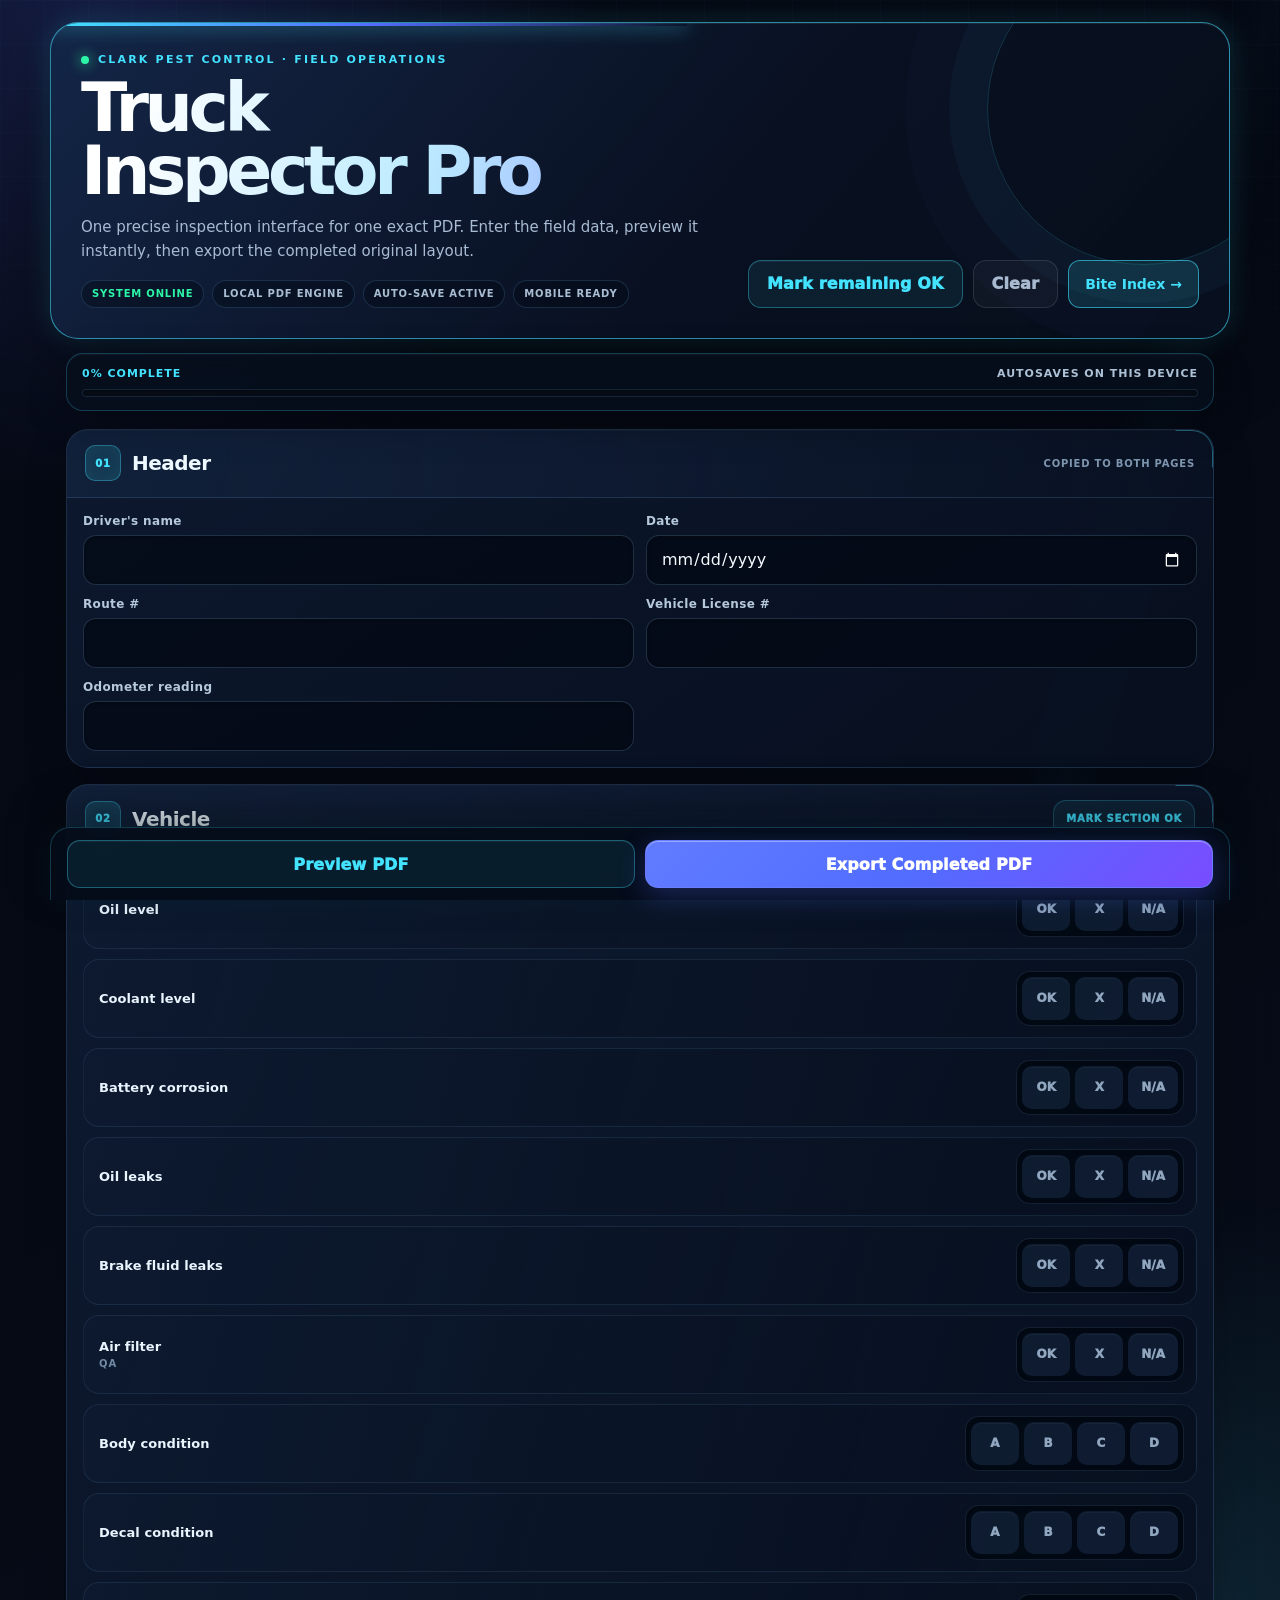
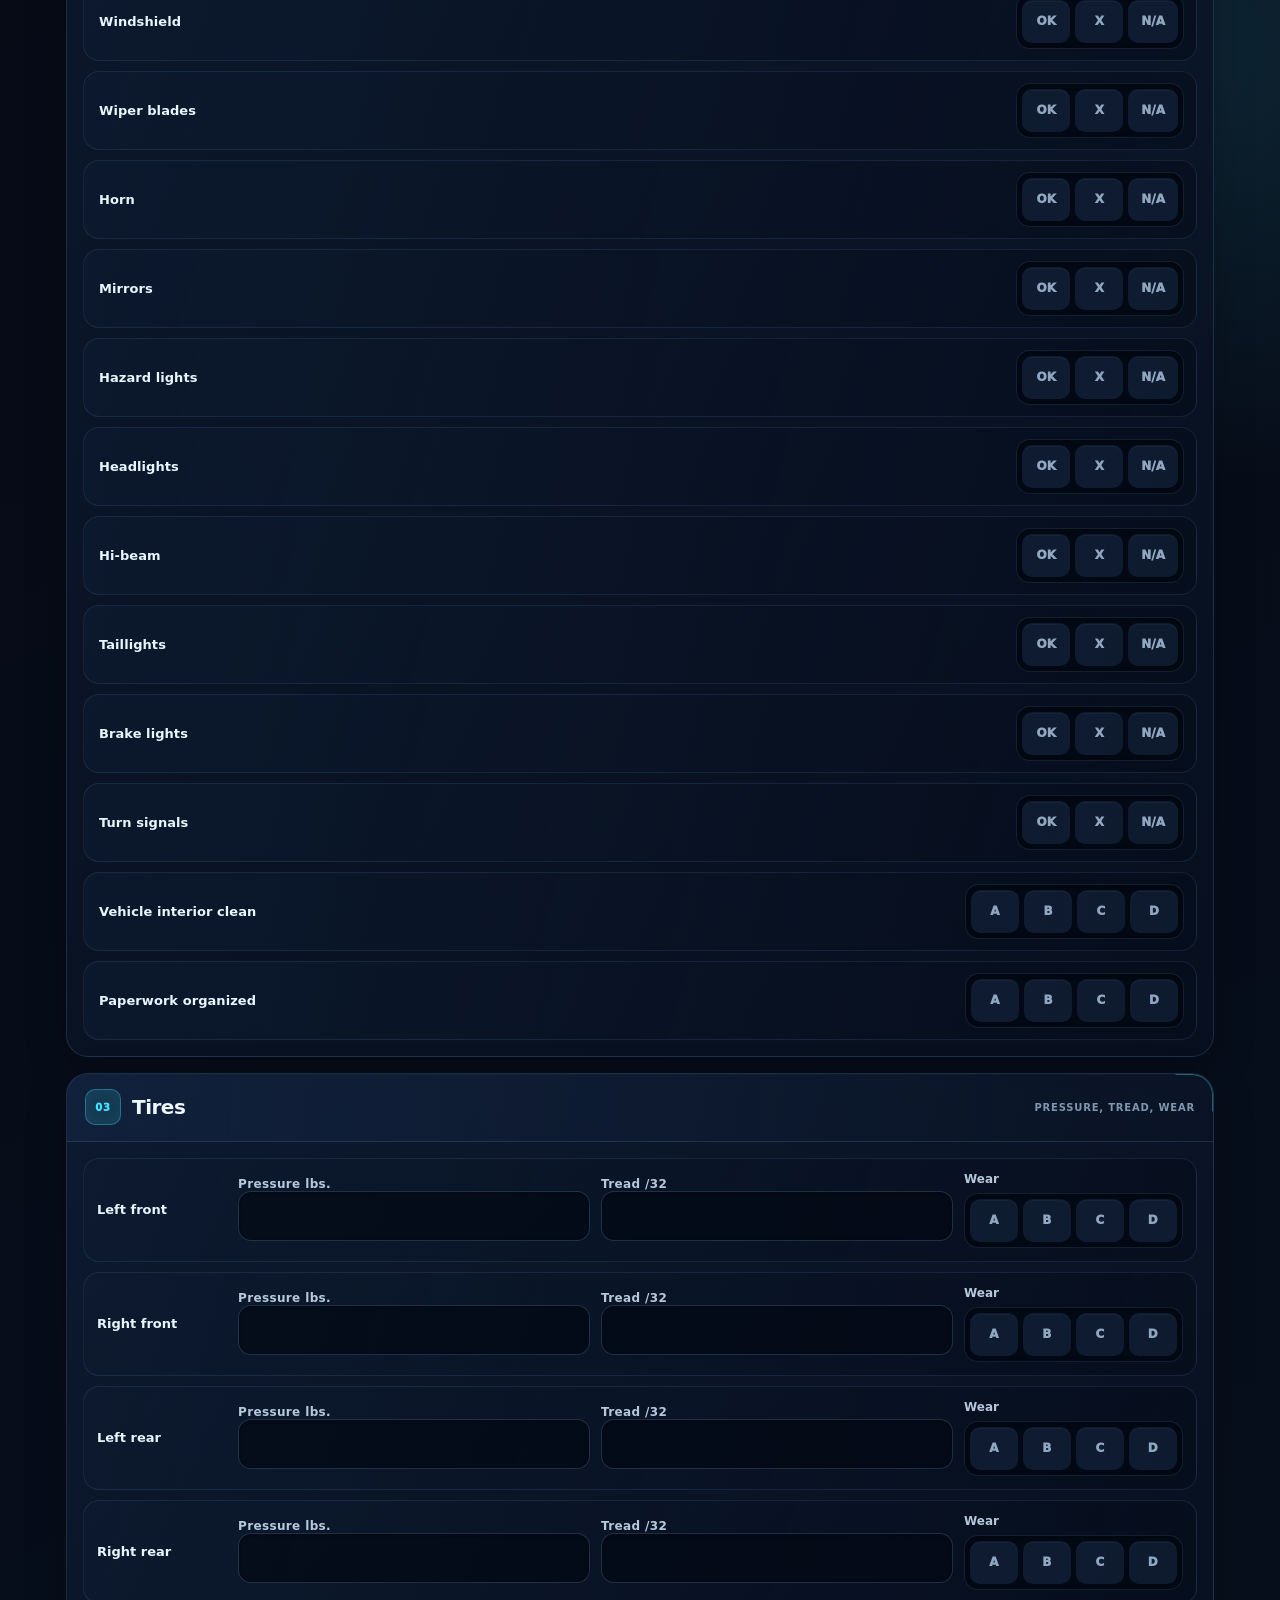
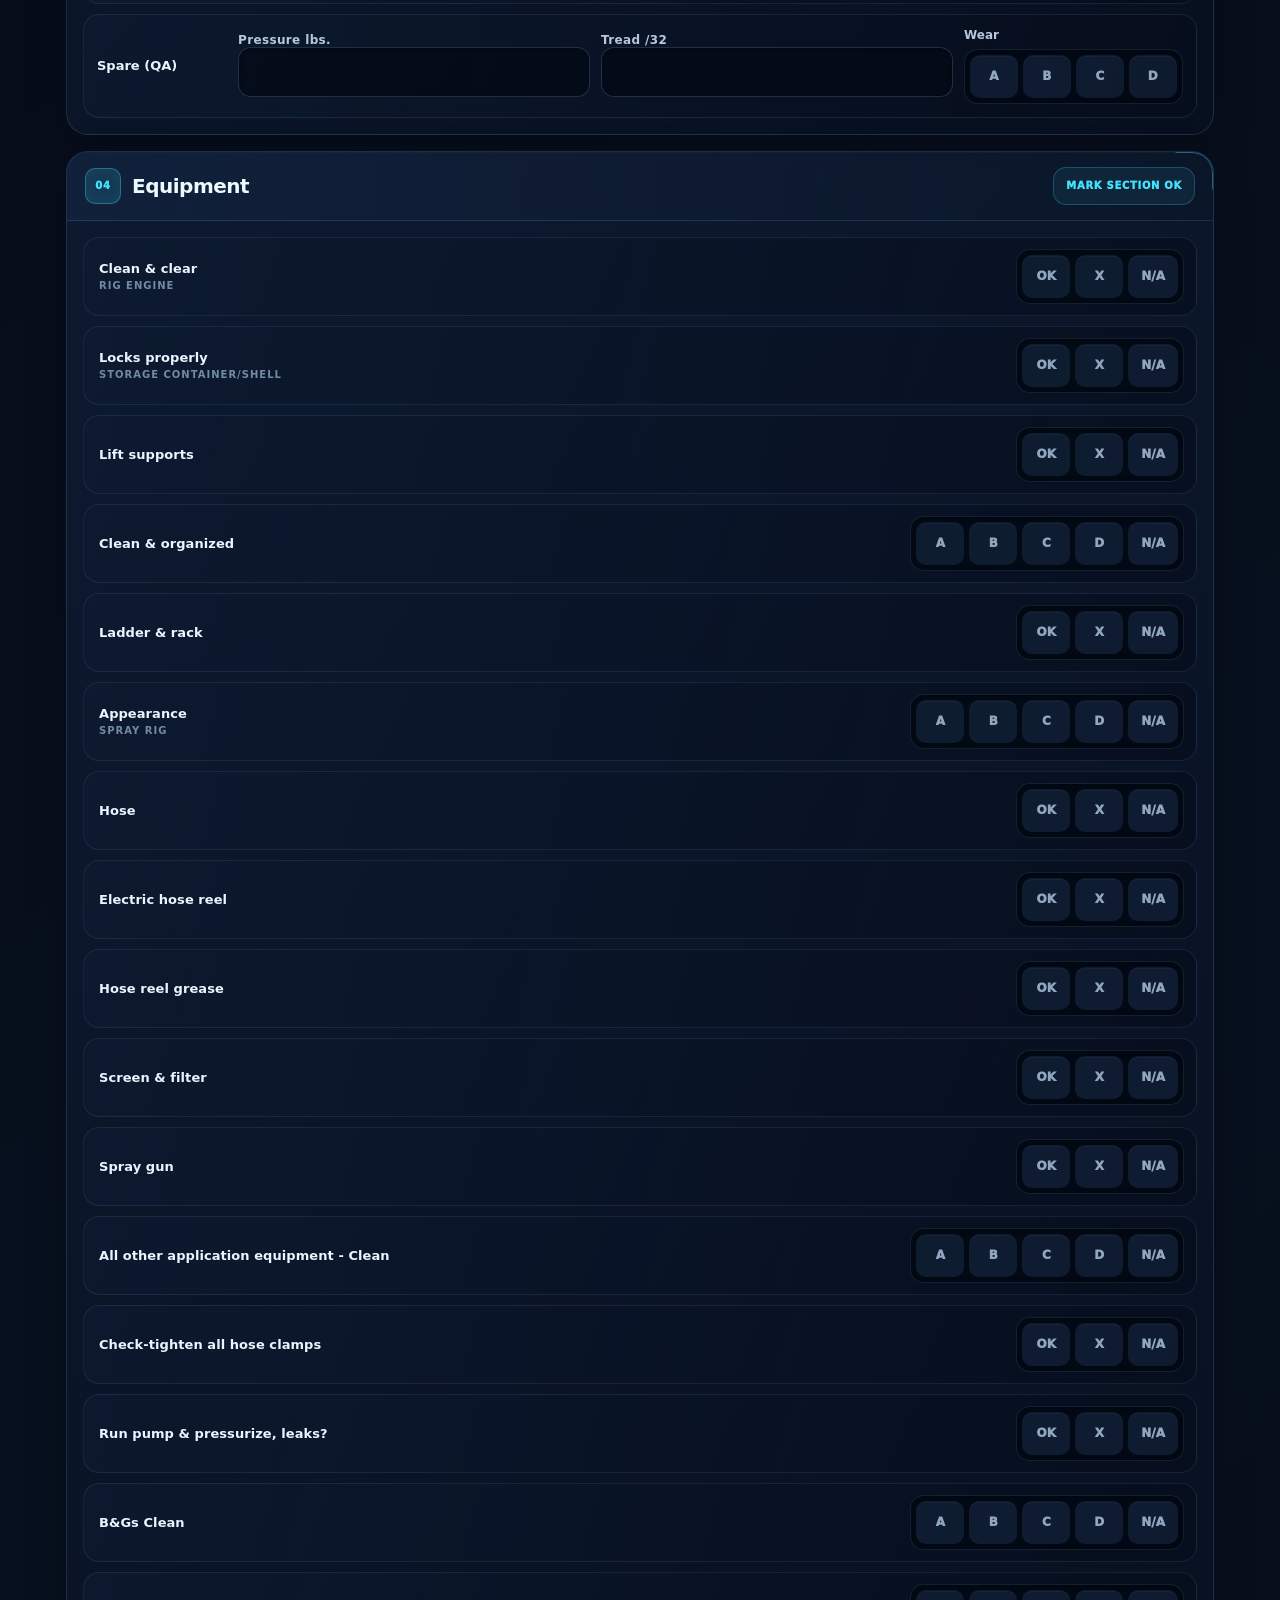
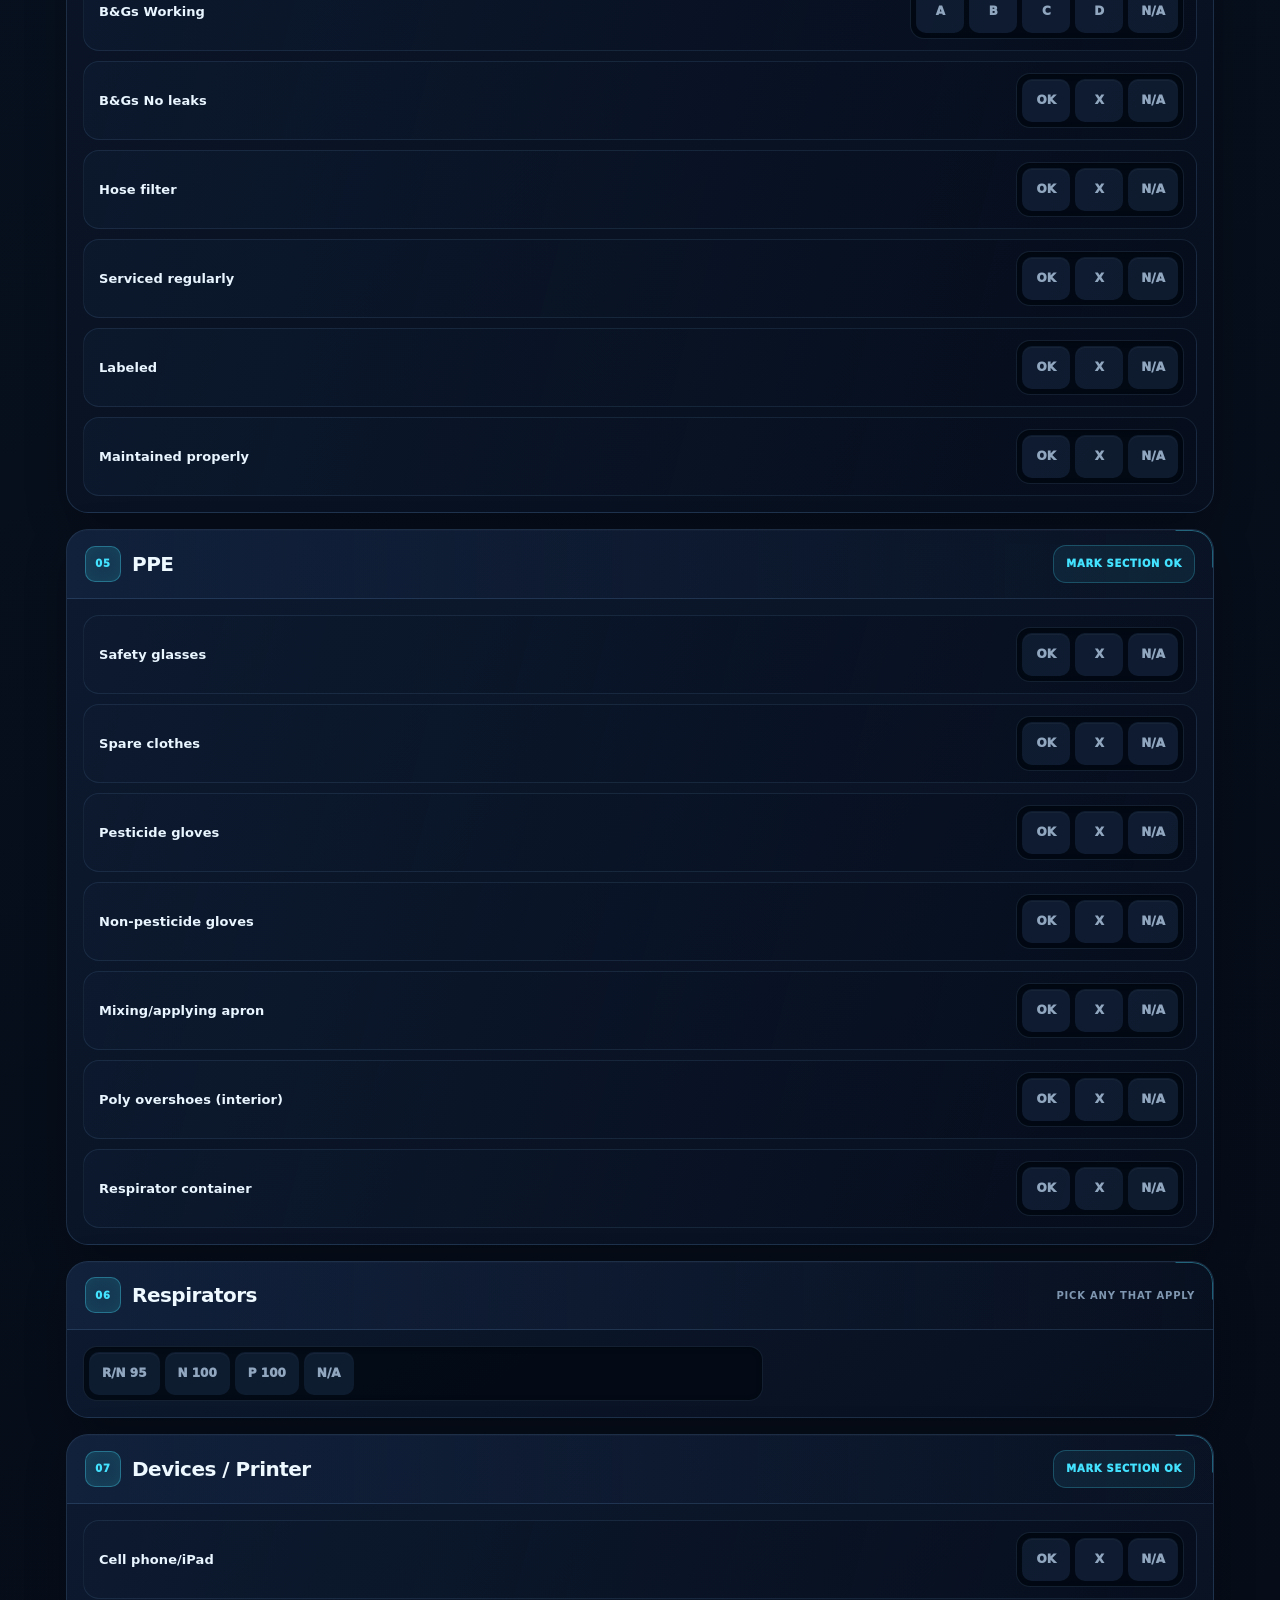
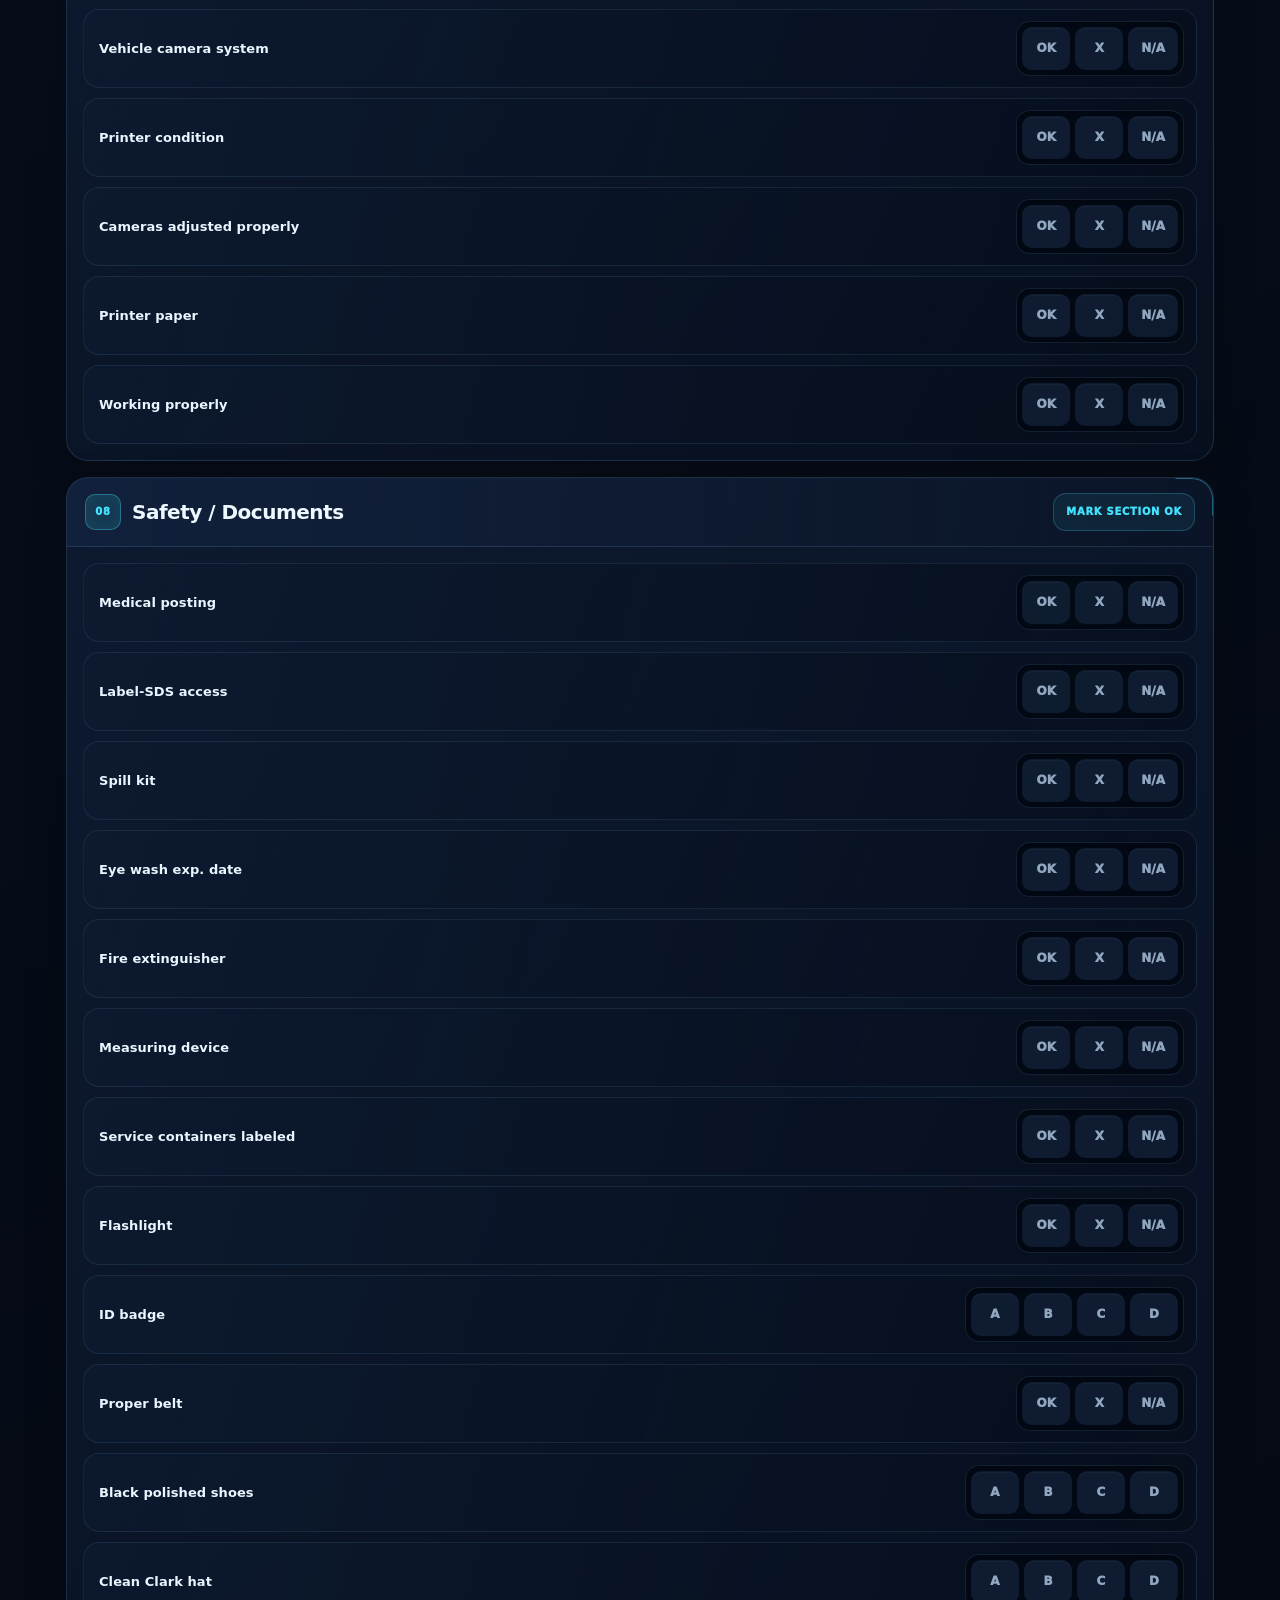
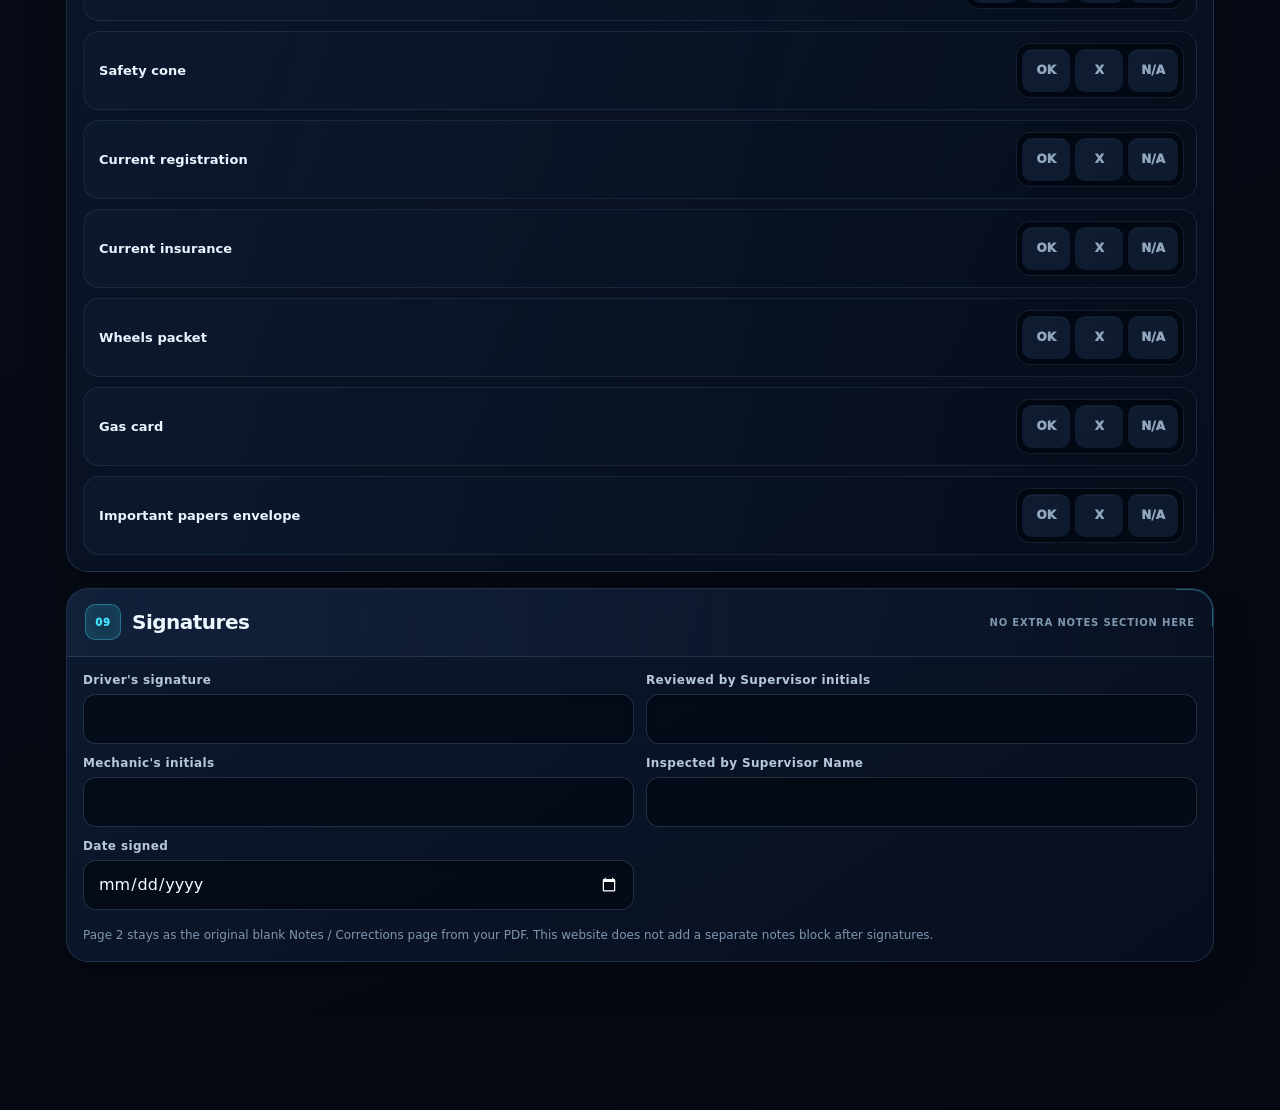
==== commit 07f7f6dd: "Add NorCal Bite Index: a salmon-first fishing bite score at fish.html A second static app on the sam" ====
--- a/index.html
+++ b/index.html
@@ -18,7 +18,7 @@
     <p>One precise inspection interface for one exact PDF. Enter the field data, preview it instantly, then export the completed original layout.</p>
     <div class="hero-meta" aria-label="System capabilities"><span>System online</span><span>Local PDF engine</span><span>Auto-save active</span><span>Mobile ready</span></div>
   </div>
-  <div class="hero-buttons"><button type="button" id="markAllOk" class="secondary">Mark remaining OK</button><button type="button" id="clearForm" class="ghost">Clear</button></div>
+  <div class="hero-buttons"><button type="button" id="markAllOk" class="secondary">Mark remaining OK</button><button type="button" id="clearForm" class="ghost">Clear</button><a class="hero-link" href="fish.html">Bite Index →</a></div>
 </header>
 <main>
   <section class="progress-card"><div class="progress-top"><span id="progressText">Ready</span><span id="saveText">Autosaves on this device</span></div><div class="bar"><div id="progressFill"></div></div></section>
--- a/styles.css
+++ b/styles.css
@@ -189,6 +189,22 @@
   gap: 10px;
 }
 
+/* Link across to the second app on this site. */
+.hero-link {
+  display: inline-flex;
+  align-items: center;
+  padding: 11px 16px;
+  color: var(--cyan);
+  font-size: 14px;
+  font-weight: 600;
+  text-decoration: none;
+  border: 1px solid var(--line-hi);
+  border-radius: 12px;
+  background: var(--cyan-soft);
+  white-space: nowrap;
+}
+.hero-link:hover { color: var(--ink); border-color: var(--cyan); }
+
 main {
   max-width: 1180px;
   margin: 0 auto;
@@ -739,6 +755,7 @@
   h1 { font-size: clamp(38px, 12vw, 58px); }
 
   .hero-buttons { display: grid; grid-template-columns: 1fr 1fr; }
+  .hero-link { grid-column: 1 / -1; justify-content: center; }
 
   main { padding: 0 10px; }
 
